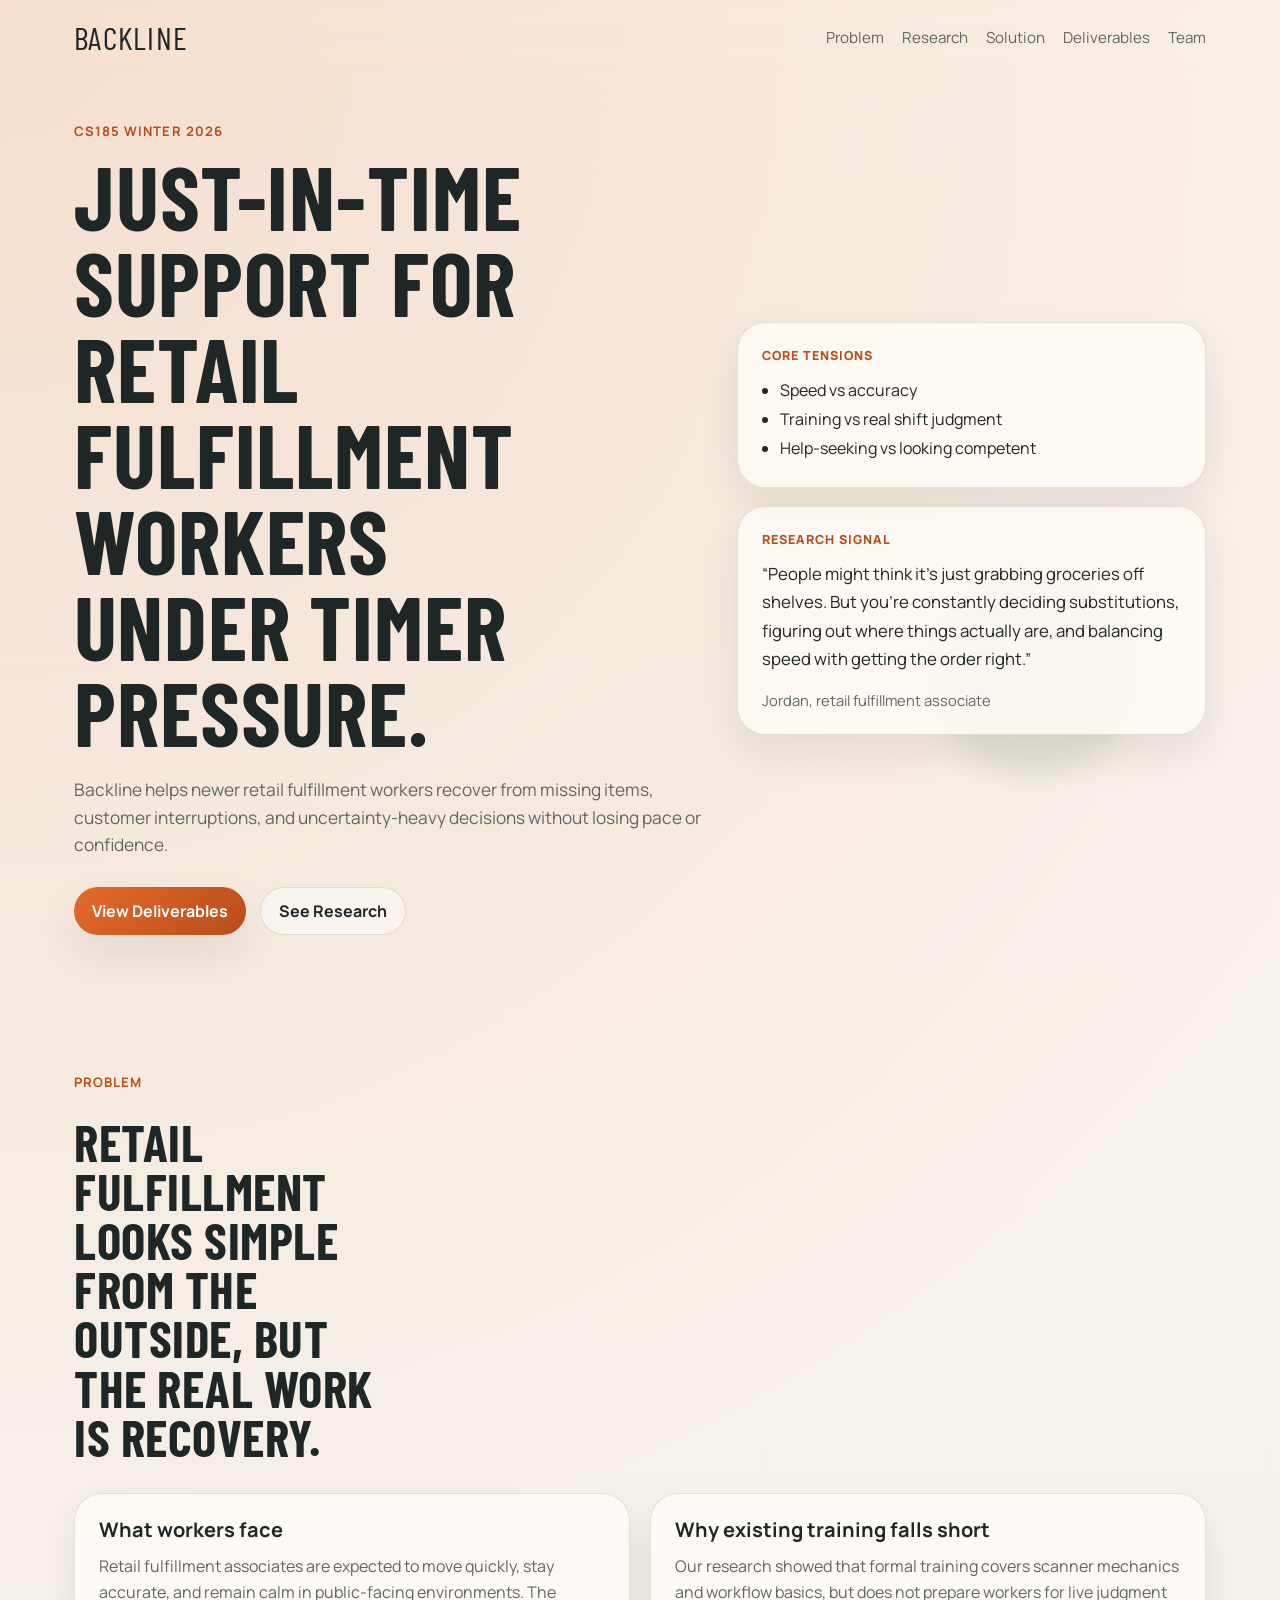
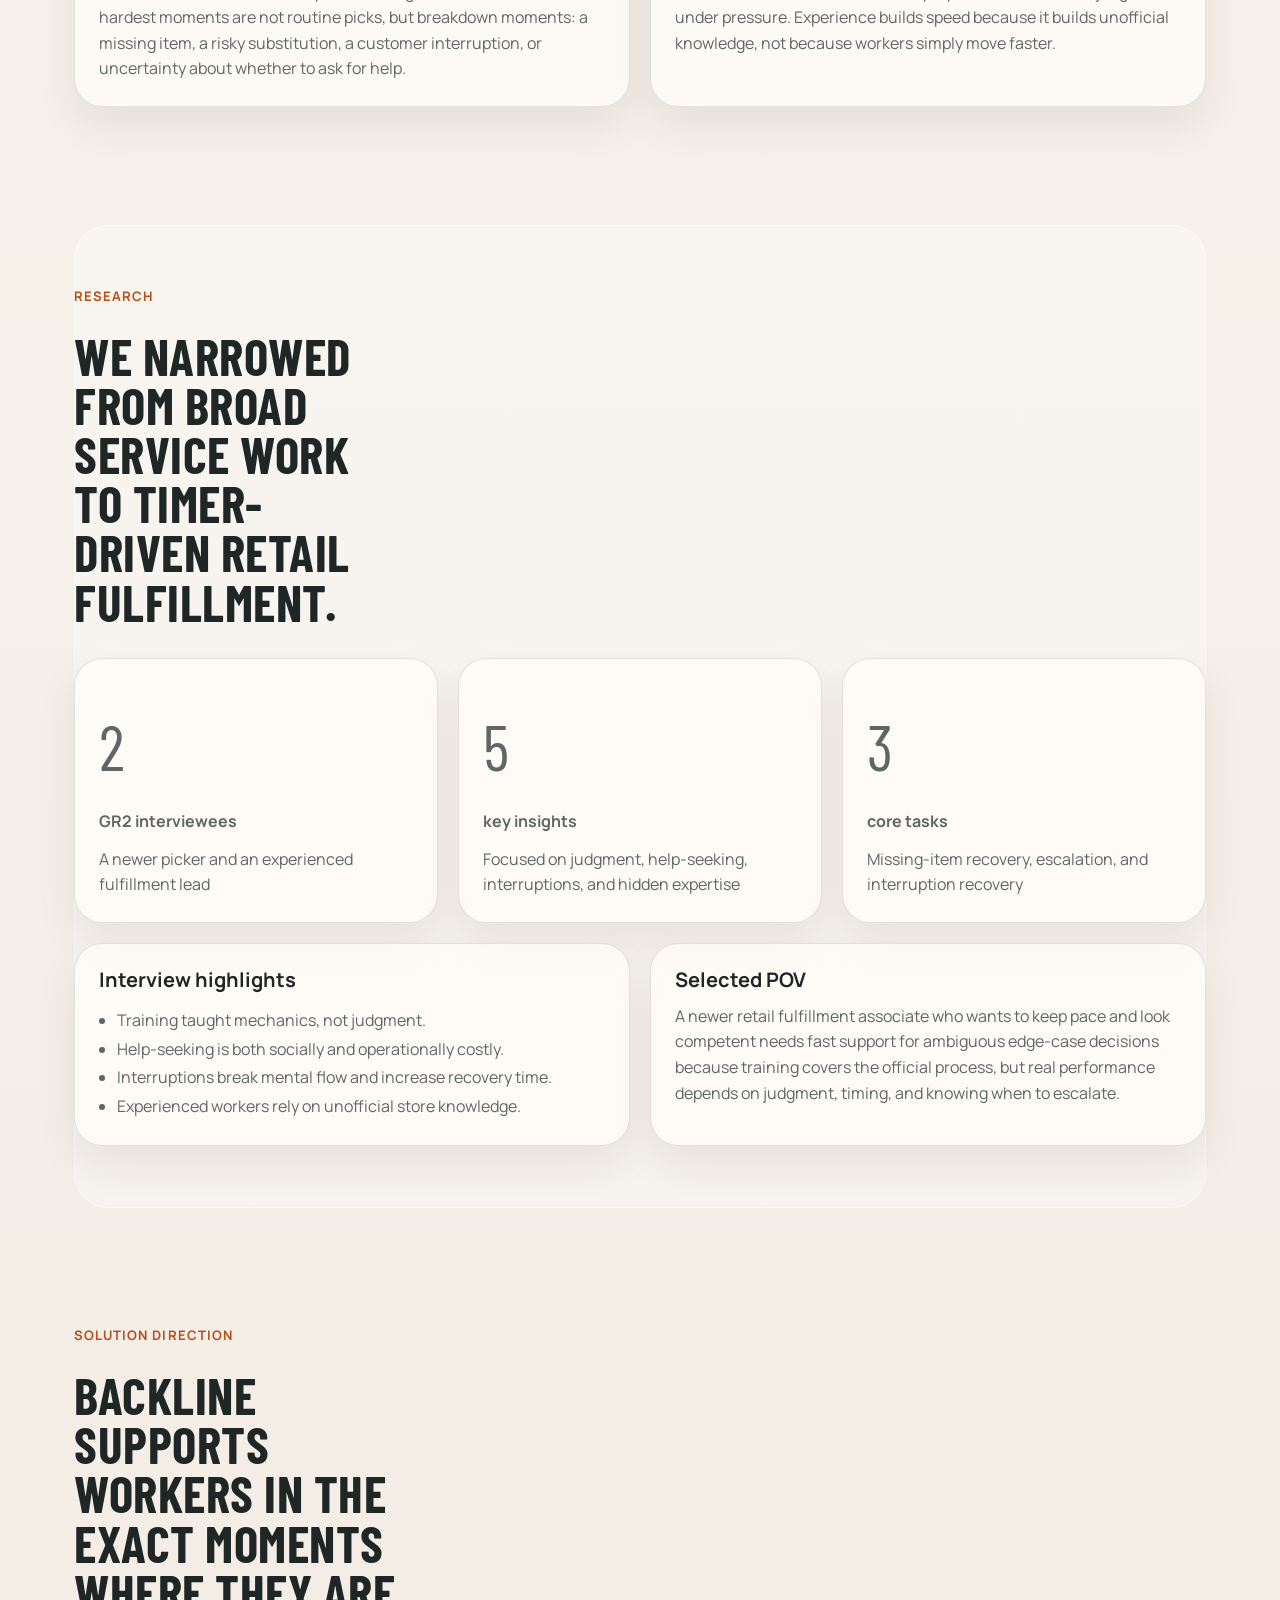
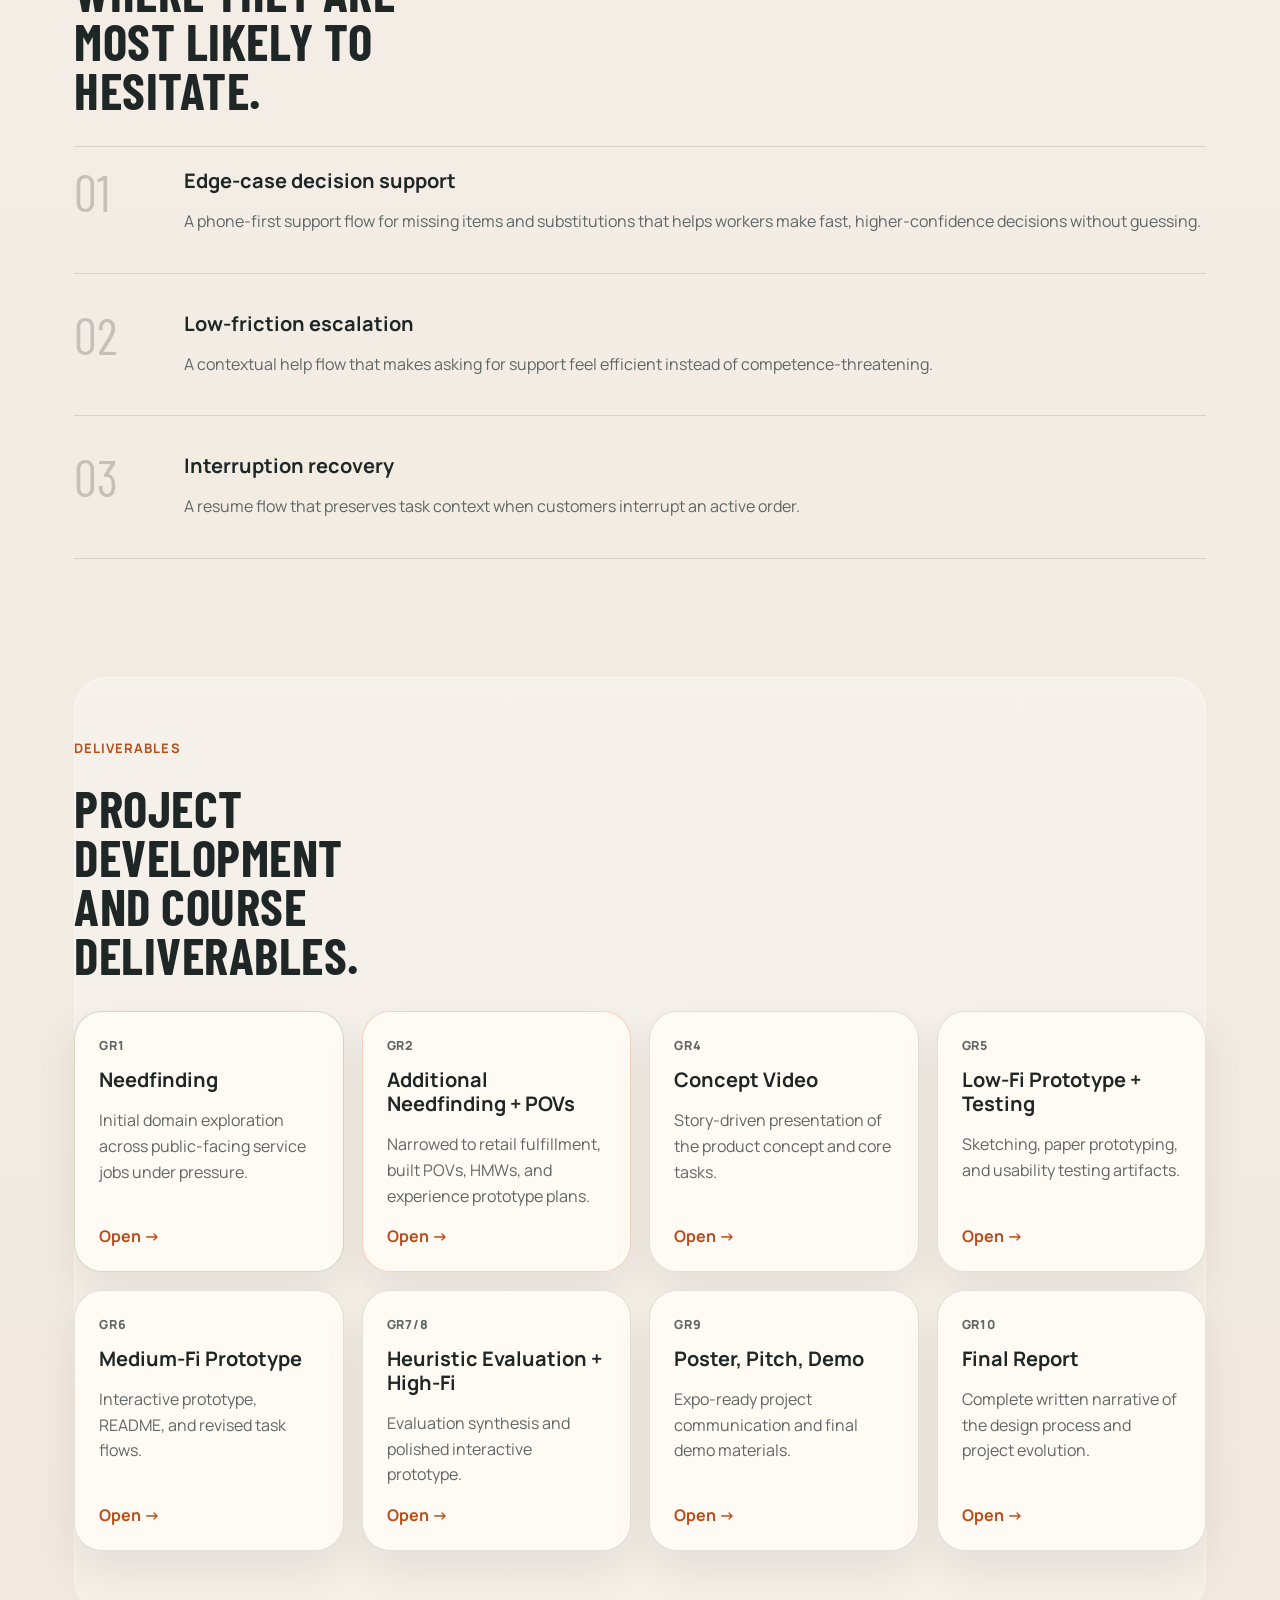
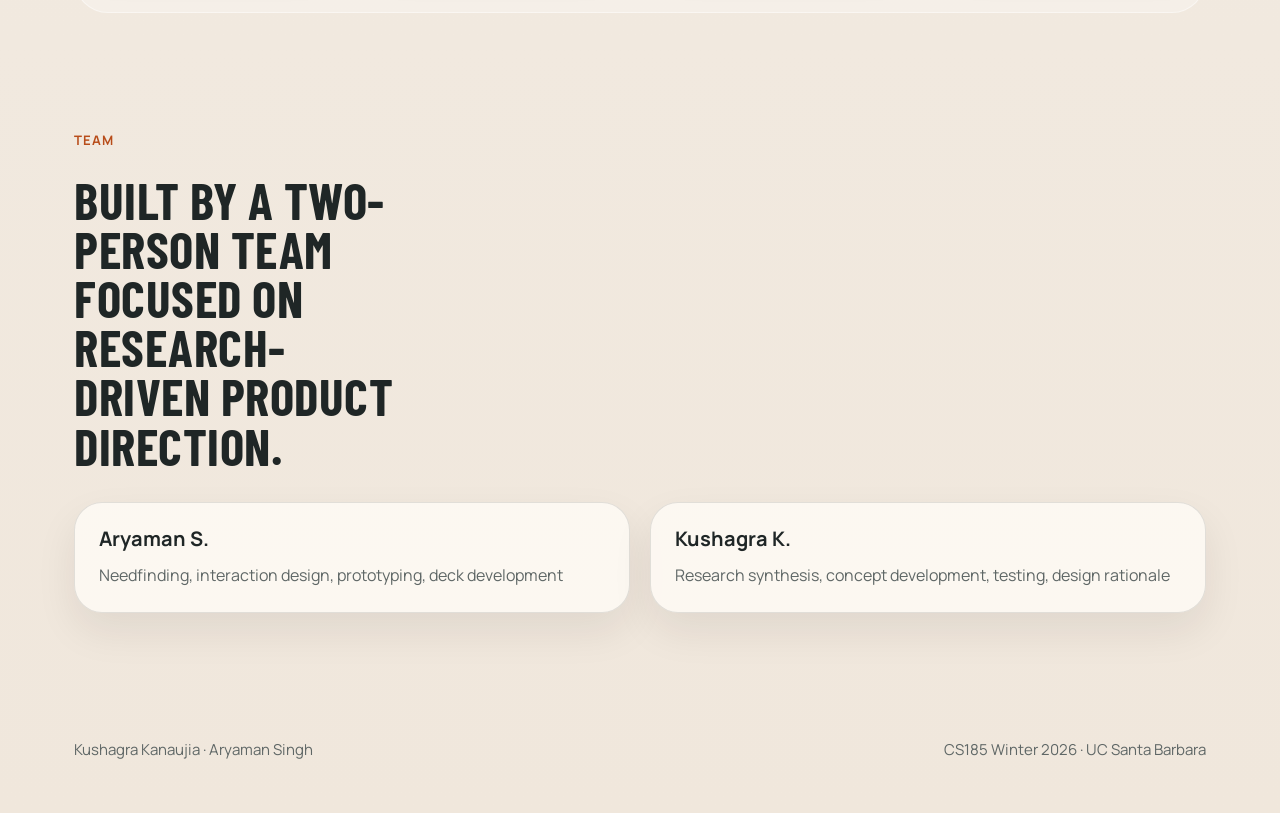
==== index.html @ 48af9e17 "Update needfinding slide link # Conflicts: #	index.html" ====
<!DOCTYPE html>
<html lang="en">
  <head>
    <meta charset="UTF-8" />
    <meta name="viewport" content="width=device-width, initial-scale=1.0" />
    <title>Backline | CS185</title>
    <meta
      name="description"
      content="Backline is a CS185 project exploring just-in-time support for retail fulfillment workers under timer pressure."
    />
    <link rel="preconnect" href="https://fonts.googleapis.com" />
    <link rel="preconnect" href="https://fonts.gstatic.com" crossorigin />
    <link
      href="https://fonts.googleapis.com/css2?family=Barlow+Condensed:wght@500;700&family=Manrope:wght@400;500;600;700&display=swap"
      rel="stylesheet"
    />
    <link rel="stylesheet" href="styles.css" />
  </head>
  <body>
    <header class="site-header">
      <a class="brand" href="#top">Backline</a>
      <nav class="site-nav" aria-label="Primary">
        <a href="#problem">Problem</a>
        <a href="#research">Research</a>
        <a href="#solution">Solution</a>
        <a href="#deliverables">Deliverables</a>
        <a href="#team">Team</a>
      </nav>
    </header>

    <main id="top">
      <section class="hero">
        <div class="hero-copy">
          <p class="eyebrow">CS185 Winter 2026</p>
          <h1>Just-in-time support for retail fulfillment workers under timer pressure.</h1>
          <p class="hero-text">
            Backline helps newer retail fulfillment workers recover from missing items,
            customer interruptions, and uncertainty-heavy decisions without losing pace or confidence.
          </p>
          <div class="hero-actions">
            <a class="button primary" href="#deliverables">View Deliverables</a>
            <a class="button secondary" href="#research">See Research</a>
          </div>
        </div>
        <div class="hero-panel">
          <div class="panel-card status-card">
            <p class="panel-label">Core Tensions</p>
            <ul>
              <li>Speed vs accuracy</li>
              <li>Training vs real shift judgment</li>
              <li>Help-seeking vs looking competent</li>
            </ul>
          </div>
          <div class="panel-card quote-card">
            <p class="panel-label">Research Signal</p>
            <p class="quote">
              “People might think it’s just grabbing groceries off shelves. But you’re constantly
              deciding substitutions, figuring out where things actually are, and balancing speed with getting the order right.”
            </p>
            <p class="quote-source">Jordan, retail fulfillment associate</p>
          </div>
        </div>
      </section>

      <section class="section" id="problem">
        <div class="section-heading">
          <p class="eyebrow">Problem</p>
          <h2>Retail fulfillment looks simple from the outside, but the real work is recovery.</h2>
        </div>
        <div class="grid two">
          <article class="card">
            <h3>What workers face</h3>
            <p>
              Retail fulfillment associates are expected to move quickly, stay accurate, and remain calm
              in public-facing environments. The hardest moments are not routine picks, but breakdown
              moments: a missing item, a risky substitution, a customer interruption, or uncertainty about
              whether to ask for help.
            </p>
          </article>
          <article class="card">
            <h3>Why existing training falls short</h3>
            <p>
              Our research showed that formal training covers scanner mechanics and workflow basics, but
              does not prepare workers for live judgment under pressure. Experience builds speed because it
              builds unofficial knowledge, not because workers simply move faster.
            </p>
          </article>
        </div>
      </section>

      <section class="section alt" id="research">
        <div class="section-heading">
          <p class="eyebrow">Research</p>
          <h2>We narrowed from broad service work to timer-driven retail fulfillment.</h2>
        </div>
        <div class="grid three">
          <article class="card stat-card">
            <p class="stat">2</p>
            <p class="stat-label">GR2 interviewees</p>
            <p class="stat-note">A newer picker and an experienced fulfillment lead</p>
          </article>
          <article class="card stat-card">
            <p class="stat">5</p>
            <p class="stat-label">key insights</p>
            <p class="stat-note">Focused on judgment, help-seeking, interruptions, and hidden expertise</p>
          </article>
          <article class="card stat-card">
            <p class="stat">3</p>
            <p class="stat-label">core tasks</p>
            <p class="stat-note">Missing-item recovery, escalation, and interruption recovery</p>
          </article>
        </div>
        <div class="grid two research-notes">
          <article class="card">
            <h3>Interview highlights</h3>
            <ul class="list">
              <li>Training taught mechanics, not judgment.</li>
              <li>Help-seeking is both socially and operationally costly.</li>
              <li>Interruptions break mental flow and increase recovery time.</li>
              <li>Experienced workers rely on unofficial store knowledge.</li>
            </ul>
          </article>
          <article class="card">
            <h3>Selected POV</h3>
            <p>
              A newer retail fulfillment associate who wants to keep pace and look competent needs fast
              support for ambiguous edge-case decisions because training covers the official process, but
              real performance depends on judgment, timing, and knowing when to escalate.
            </p>
          </article>
        </div>
      </section>

      <section class="section" id="solution">
        <div class="section-heading">
          <p class="eyebrow">Solution Direction</p>
          <h2>Backline supports workers in the exact moments where they are most likely to hesitate.</h2>
        </div>
        <div class="feature-stack">
          <article class="feature">
            <div class="feature-index">01</div>
            <div>
              <h3>Edge-case decision support</h3>
              <p>
                A phone-first support flow for missing items and substitutions that helps workers make
                fast, higher-confidence decisions without guessing.
              </p>
            </div>
          </article>
          <article class="feature">
            <div class="feature-index">02</div>
            <div>
              <h3>Low-friction escalation</h3>
              <p>
                A contextual help flow that makes asking for support feel efficient instead of
                competence-threatening.
              </p>
            </div>
          </article>
          <article class="feature">
            <div class="feature-index">03</div>
            <div>
              <h3>Interruption recovery</h3>
              <p>
                A resume flow that preserves task context when customers interrupt an active order.
              </p>
            </div>
          </article>
        </div>
      </section>

      <section class="section alt" id="deliverables">
        <div class="section-heading">
          <p class="eyebrow">Deliverables</p>
          <h2>Project development and course deliverables.</h2>
        </div>
        <div class="deliverables-grid">
          <article class="deliverable-card complete">
            <p class="deliverable-tag">GR1</p>
            <h3>Needfinding</h3>
            <p>Initial domain exploration across public-facing service jobs under pressure.</p>
            <a href="https://docs.google.com/presentation/d/1Gd65xkUYSD84A4P-Jb8bcPCHXQV6BJK1C9DJwvOjvNs/edit?slide=id.gc6f73a04f_0_0#slide=id.gc6f73a04f_0_0" target="_blank" rel="noreferrer">Open →</a>
          </article>
          <article class="deliverable-card in-progress">
            <p class="deliverable-tag">GR2</p>
            <h3>Additional Needfinding + POVs</h3>
            <p>Narrowed to retail fulfillment, built POVs, HMWs, and experience prototype plans.</p>
            <a href="#" target="_blank">Open →</a>
          </article>
          <article class="deliverable-card">
            <p class="deliverable-tag">GR4</p>
            <h3>Concept Video</h3>
            <p>Story-driven presentation of the product concept and core tasks.</p>
            <a href="#" target="_blank">Open →</a>
          </article>
          <article class="deliverable-card">
            <p class="deliverable-tag">GR5</p>
            <h3>Low-Fi Prototype + Testing</h3>
            <p>Sketching, paper prototyping, and usability testing artifacts.</p>
            <a href="#" target="_blank">Open →</a>
          </article>
          <article class="deliverable-card">
            <p class="deliverable-tag">GR6</p>
            <h3>Medium-Fi Prototype</h3>
            <p>Interactive prototype, README, and revised task flows.</p>
            <a href="#" target="_blank">Open →</a>
          </article>
          <article class="deliverable-card">
            <p class="deliverable-tag">GR7/8</p>
            <h3>Heuristic Evaluation + High-Fi</h3>
            <p>Evaluation synthesis and polished interactive prototype.</p>
            <a href="#" target="_blank">Open →</a>
          </article>
          <article class="deliverable-card">
            <p class="deliverable-tag">GR9</p>
            <h3>Poster, Pitch, Demo</h3>
            <p>Expo-ready project communication and final demo materials.</p>
            <a href="#" target="_blank">Open →</a>
          </article>
          <article class="deliverable-card">
            <p class="deliverable-tag">GR10</p>
            <h3>Final Report</h3>
            <p>Complete written narrative of the design process and project evolution.</p>
            <a href="#" target="_blank">Open →</a>
          </article>
        </div>
      </section>

      <section class="section" id="team">
        <div class="section-heading">
          <p class="eyebrow">Team</p>
          <h2>Built by a two-person team focused on research-driven product direction.</h2>
        </div>
        <div class="grid two">
          <article class="card">
            <h3>Aryaman S.</h3>
            <p>Needfinding, interaction design, prototyping, deck development</p>
          </article>
          <article class="card">
            <h3>Kushagra K.</h3>
            <p>Research synthesis, concept development, testing, design rationale</p>
          </article>
        </div>
      </section>
    </main>

    <footer class="site-footer">
      <p>Kushagra Kanaujia · Aryaman Singh</p>
      <p>CS185 Winter 2026 · UC Santa Barbara</p>
    </footer>

    <script src="script.js"></script>
  </body>
</html>
---- styles.css ----
:root {
  --bg: #f4efe8;
  --bg-alt: #ebe4db;
  --surface: rgba(255, 252, 247, 0.8);
  --surface-strong: #fffaf3;
  --text: #1f2626;
  --muted: #5f6766;
  --line: rgba(31, 38, 38, 0.12);
  --accent: #e36a2d;
  --accent-dark: #b84d1a;
  --success: #5f8f59;
  --shadow: 0 18px 40px rgba(35, 29, 24, 0.08);
  --radius-lg: 28px;
  --radius-md: 20px;
  --radius-sm: 12px;
  --max-width: 1180px;
}

* {
  box-sizing: border-box;
}

html {
  scroll-behavior: smooth;
}

body {
  margin: 0;
  font-family: "Manrope", sans-serif;
  color: var(--text);
  background:
    radial-gradient(circle at top left, rgba(227, 106, 45, 0.15), transparent 28%),
    linear-gradient(180deg, #f8f3eb 0%, var(--bg) 45%, #f0e7dc 100%);
}

a {
  color: inherit;
}

.site-header,
.hero,
.section,
.site-footer {
  padding-left: 24px;
  padding-right: 24px;
}

.site-header {
  position: sticky;
  top: 0;
  z-index: 20;
  display: flex;
  align-items: center;
  justify-content: space-between;
  max-width: var(--max-width);
  margin: 0 auto;
  padding-top: 18px;
  padding-bottom: 18px;
  backdrop-filter: blur(14px);
}

.brand,
.site-nav a,
.button {
  text-decoration: none;
}

.brand {
  font-family: "Barlow Condensed", sans-serif;
  font-size: 2rem;
  letter-spacing: 0.04em;
  text-transform: uppercase;
}

.site-nav {
  display: flex;
  gap: 18px;
  flex-wrap: wrap;
}

.site-nav a {
  color: var(--muted);
  font-size: 0.95rem;
}

.hero {
  max-width: var(--max-width);
  margin: 0 auto;
  min-height: calc(100vh - 84px);
  display: grid;
  grid-template-columns: minmax(0, 1.15fr) minmax(320px, 0.85fr);
  gap: 28px;
  align-items: center;
  padding-top: 48px;
  padding-bottom: 48px;
}

.eyebrow {
  margin: 0 0 12px;
  color: var(--accent-dark);
  font-weight: 700;
  letter-spacing: 0.08em;
  text-transform: uppercase;
  font-size: 0.82rem;
}

h1,
h2,
h3 {
  margin: 0;
}

h1,
h2 {
  font-family: "Barlow Condensed", sans-serif;
  line-height: 0.96;
  letter-spacing: 0.01em;
  text-transform: uppercase;
}

h1 {
  font-size: clamp(3.6rem, 7vw, 6.6rem);
  max-width: 12ch;
}

h2 {
  font-size: clamp(2.3rem, 4vw, 3.6rem);
  max-width: 14ch;
}

h3 {
  font-size: 1.25rem;
  line-height: 1.2;
}

.hero-text,
.card p,
.deliverable-card p,
.feature p,
.site-footer p {
  line-height: 1.6;
  color: var(--muted);
}

.hero-text {
  max-width: 58ch;
  margin: 22px 0 0;
  font-size: 1.08rem;
}

.hero-actions {
  display: flex;
  gap: 14px;
  flex-wrap: wrap;
  margin-top: 28px;
}

.button {
  display: inline-flex;
  align-items: center;
  justify-content: center;
  min-height: 48px;
  padding: 0 18px;
  border-radius: 999px;
  font-weight: 700;
}

.button.primary {
  color: #fff;
  background: linear-gradient(135deg, var(--accent), var(--accent-dark));
  box-shadow: var(--shadow);
}

.button.secondary {
  border: 1px solid var(--line);
  background: rgba(255, 255, 255, 0.48);
}

.hero-panel {
  position: relative;
  display: grid;
  gap: 18px;
}

.hero-panel::before {
  content: "";
  position: absolute;
  inset: auto 14% -10% auto;
  width: 210px;
  height: 210px;
  border-radius: 50%;
  background: rgba(95, 143, 89, 0.12);
  filter: blur(12px);
}

.panel-card,
.card,
.deliverable-card {
  position: relative;
  border: 1px solid var(--line);
  background: var(--surface);
  border-radius: var(--radius-lg);
  box-shadow: var(--shadow);
}

.panel-card {
  padding: 24px;
}

.panel-label,
.deliverable-tag {
  margin: 0 0 12px;
  font-size: 0.78rem;
  font-weight: 800;
  letter-spacing: 0.08em;
  text-transform: uppercase;
  color: var(--accent-dark);
}

.status-card ul {
  margin: 0;
  padding-left: 18px;
  color: var(--text);
  line-height: 1.8;
}

.quote {
  margin: 0;
  font-size: 1.05rem;
  line-height: 1.7;
  color: var(--text);
}

.quote-source {
  margin: 16px 0 0;
  color: var(--muted);
  font-size: 0.92rem;
}

.section {
  max-width: var(--max-width);
  margin: 0 auto;
  padding-top: 90px;
  padding-bottom: 90px;
}

.section.alt {
  position: relative;
}

.section.alt::before {
  content: "";
  position: absolute;
  inset: 28px 24px;
  border-radius: 34px;
  background: rgba(255, 255, 255, 0.28);
  border: 1px solid rgba(255, 255, 255, 0.45);
  z-index: -1;
}

.section-heading {
  display: grid;
  gap: 14px;
  margin-bottom: 32px;
}

.grid {
  display: grid;
  gap: 20px;
}

.grid.two {
  grid-template-columns: repeat(2, minmax(0, 1fr));
}

.grid.three {
  grid-template-columns: repeat(3, minmax(0, 1fr));
}

.card,
.deliverable-card {
  padding: 24px;
}

.card p {
  margin: 12px 0 0;
}

.stat-card {
  overflow: hidden;
}

.stat {
  margin: 0;
  font-family: "Barlow Condensed", sans-serif;
  font-size: 4rem;
  line-height: 0.9;
  color: var(--accent-dark);
}

.stat-label {
  margin: 10px 0 0;
  color: var(--text);
  font-weight: 700;
}

.stat-note {
  margin-top: 8px;
}

.research-notes {
  margin-top: 20px;
}

.list {
  margin: 14px 0 0;
  padding-left: 18px;
  color: var(--muted);
  line-height: 1.8;
}

.feature-stack {
  display: grid;
  gap: 16px;
}

.feature {
  display: grid;
  grid-template-columns: 92px minmax(0, 1fr);
  gap: 18px;
  padding: 22px 0;
  border-bottom: 1px solid var(--line);
}

.feature:first-child {
  border-top: 1px solid var(--line);
}

.feature-index {
  font-family: "Barlow Condensed", sans-serif;
  font-size: 3.2rem;
  line-height: 0.9;
  color: rgba(31, 38, 38, 0.22);
}

.deliverables-grid {
  display: grid;
  grid-template-columns: repeat(4, minmax(0, 1fr));
  gap: 18px;
}

.deliverable-card {
  display: flex;
  flex-direction: column;
  min-height: 220px;
  background: var(--surface-strong);
}

.deliverable-card.complete {
  border-color: rgba(95, 143, 89, 0.3);
}

.deliverable-card.in-progress {
  border-color: rgba(227, 106, 45, 0.28);
}

.deliverable-card a {
  margin-top: auto;
  color: var(--accent-dark);
  font-weight: 700;
  text-decoration: none;
  transition: opacity 0.2s ease;
}

.deliverable-card a:hover {
  opacity: 0.6;
}

/* Interactive features */

/* Scroll reveal animations */
.deliverable-card,
.card,
.feature,
.panel-card {
  opacity: 0;
  transform: translateY(30px);
  transition: opacity 0.6s ease, transform 0.6s ease;
}

.fade-in-up {
  opacity: 1 !important;
  transform: translateY(0) !important;
}

/* Active navigation */
.site-nav a.active {
  color: var(--accent-dark);
  position: relative;
}

.site-nav a.active::after {
  content: '';
  position: absolute;
  bottom: -4px;
  left: 0;
  right: 0;
  height: 2px;
  background: var(--accent-dark);
}

.site-nav a {
  transition: color 0.2s ease;
  position: relative;
}

/* Header scroll effect */
.site-header {
  transition: background-color 0.3s ease, backdrop-filter 0.3s ease;
}

.site-header.scrolled {
  background-color: rgba(244, 239, 232, 0.95);
  box-shadow: 0 2px 12px rgba(35, 29, 24, 0.08);
}

/* Card hover effects */
.deliverable-card {
  transition: transform 0.3s ease, box-shadow 0.3s ease, opacity 0.6s ease;
  cursor: pointer;
  position: relative;
  overflow: hidden;
}

.deliverable-card:hover {
  transform: translateY(-8px);
  box-shadow: 0 24px 48px rgba(35, 29, 24, 0.15);
}

/* Card click expand effect */
.deliverable-card.expanded {
  transform: scale(1.02);
  z-index: 10;
  box-shadow: 0 32px 64px rgba(35, 29, 24, 0.2);
}

/* Ripple effect */
.ripple {
  position: absolute;
  border-radius: 50%;
  background: rgba(227, 106, 45, 0.3);
  pointer-events: none;
  transform: scale(0);
  animation: ripple-animation 0.6s ease-out;
}

@keyframes ripple-animation {
  to {
    transform: scale(2);
    opacity: 0;
  }
}

/* Card and feature base styles */
.card,
.feature {
  transition: transform 0.3s ease, opacity 0.6s ease;
}

.card:hover {
  transform: translateY(-4px);
}

/* Panel card hover */
.panel-card {
  transition: transform 0.3s ease, box-shadow 0.3s ease, opacity 0.6s ease;
}

.panel-card:hover {
  transform: translateY(-4px);
  box-shadow: 0 24px 48px rgba(35, 29, 24, 0.12);
}

/* Button effects */
.button {
  transition: transform 0.2s ease, box-shadow 0.2s ease;
}

.button:hover {
  transform: translateY(-2px);
}

.button.primary:hover {
  box-shadow: 0 24px 48px rgba(227, 106, 45, 0.3);
}

.button.secondary:hover {
  background: rgba(255, 255, 255, 0.7);
}

/* Loading state for links */
a.loading {
  opacity: 0.5;
  pointer-events: none;
}

.site-footer {
  max-width: var(--max-width);
  margin: 0 auto;
  padding-top: 20px;
  padding-bottom: 36px;
  display: flex;
  justify-content: space-between;
  gap: 18px;
  color: var(--muted);
  font-size: 0.94rem;
}

@media (max-width: 980px) {
  .hero {
    grid-template-columns: 1fr;
    min-height: auto;
  }

  .grid.two,
  .grid.three,
  .deliverables-grid {
    grid-template-columns: 1fr;
  }

  .feature {
    grid-template-columns: 1fr;
  }

  .site-footer {
    flex-direction: column;
  }
}

@media (max-width: 720px) {
  .site-header {
    padding-top: 14px;
    padding-bottom: 14px;
  }

  .site-nav {
    justify-content: flex-end;
    gap: 12px;
  }

  .section,
  .hero {
    padding-top: 68px;
    padding-bottom: 68px;
  }

  h1 {
    font-size: clamp(3rem, 14vw, 4.6rem);
  }

  h2 {
    font-size: clamp(2rem, 10vw, 3rem);
  }
}
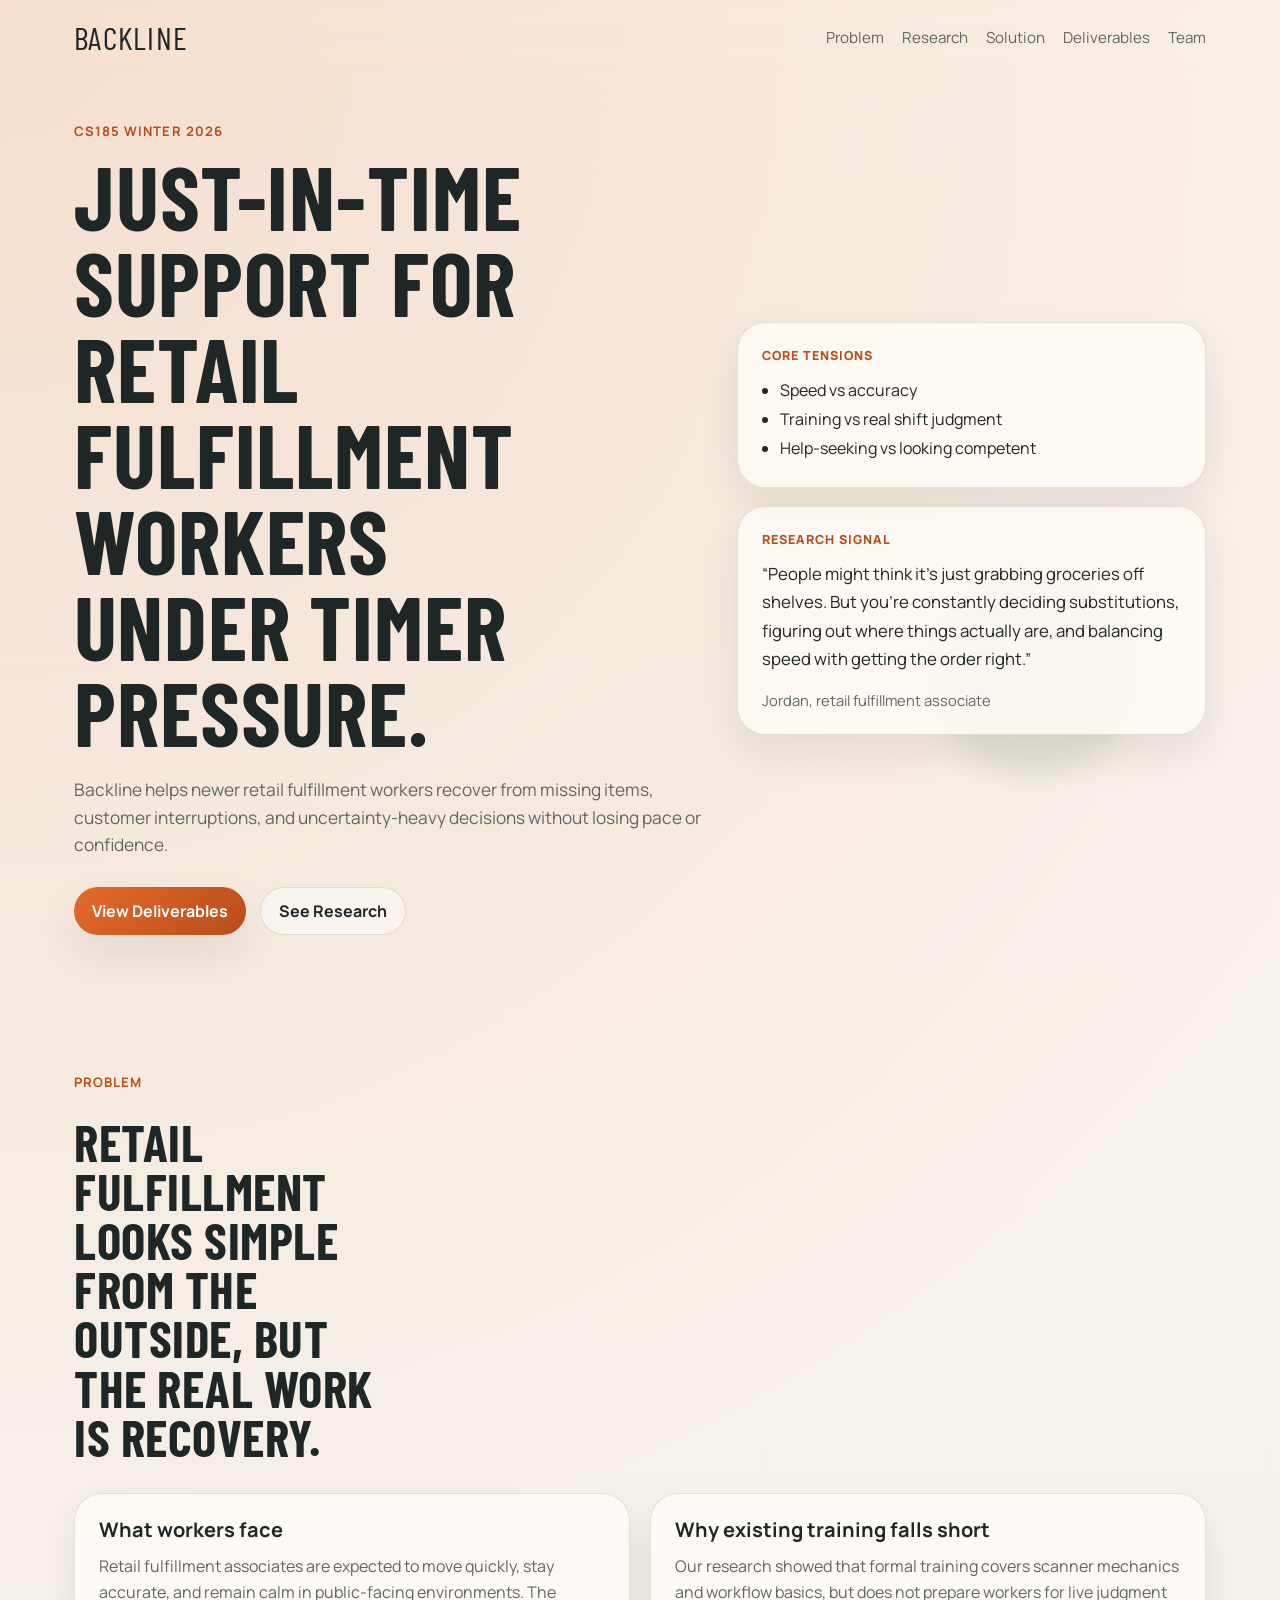
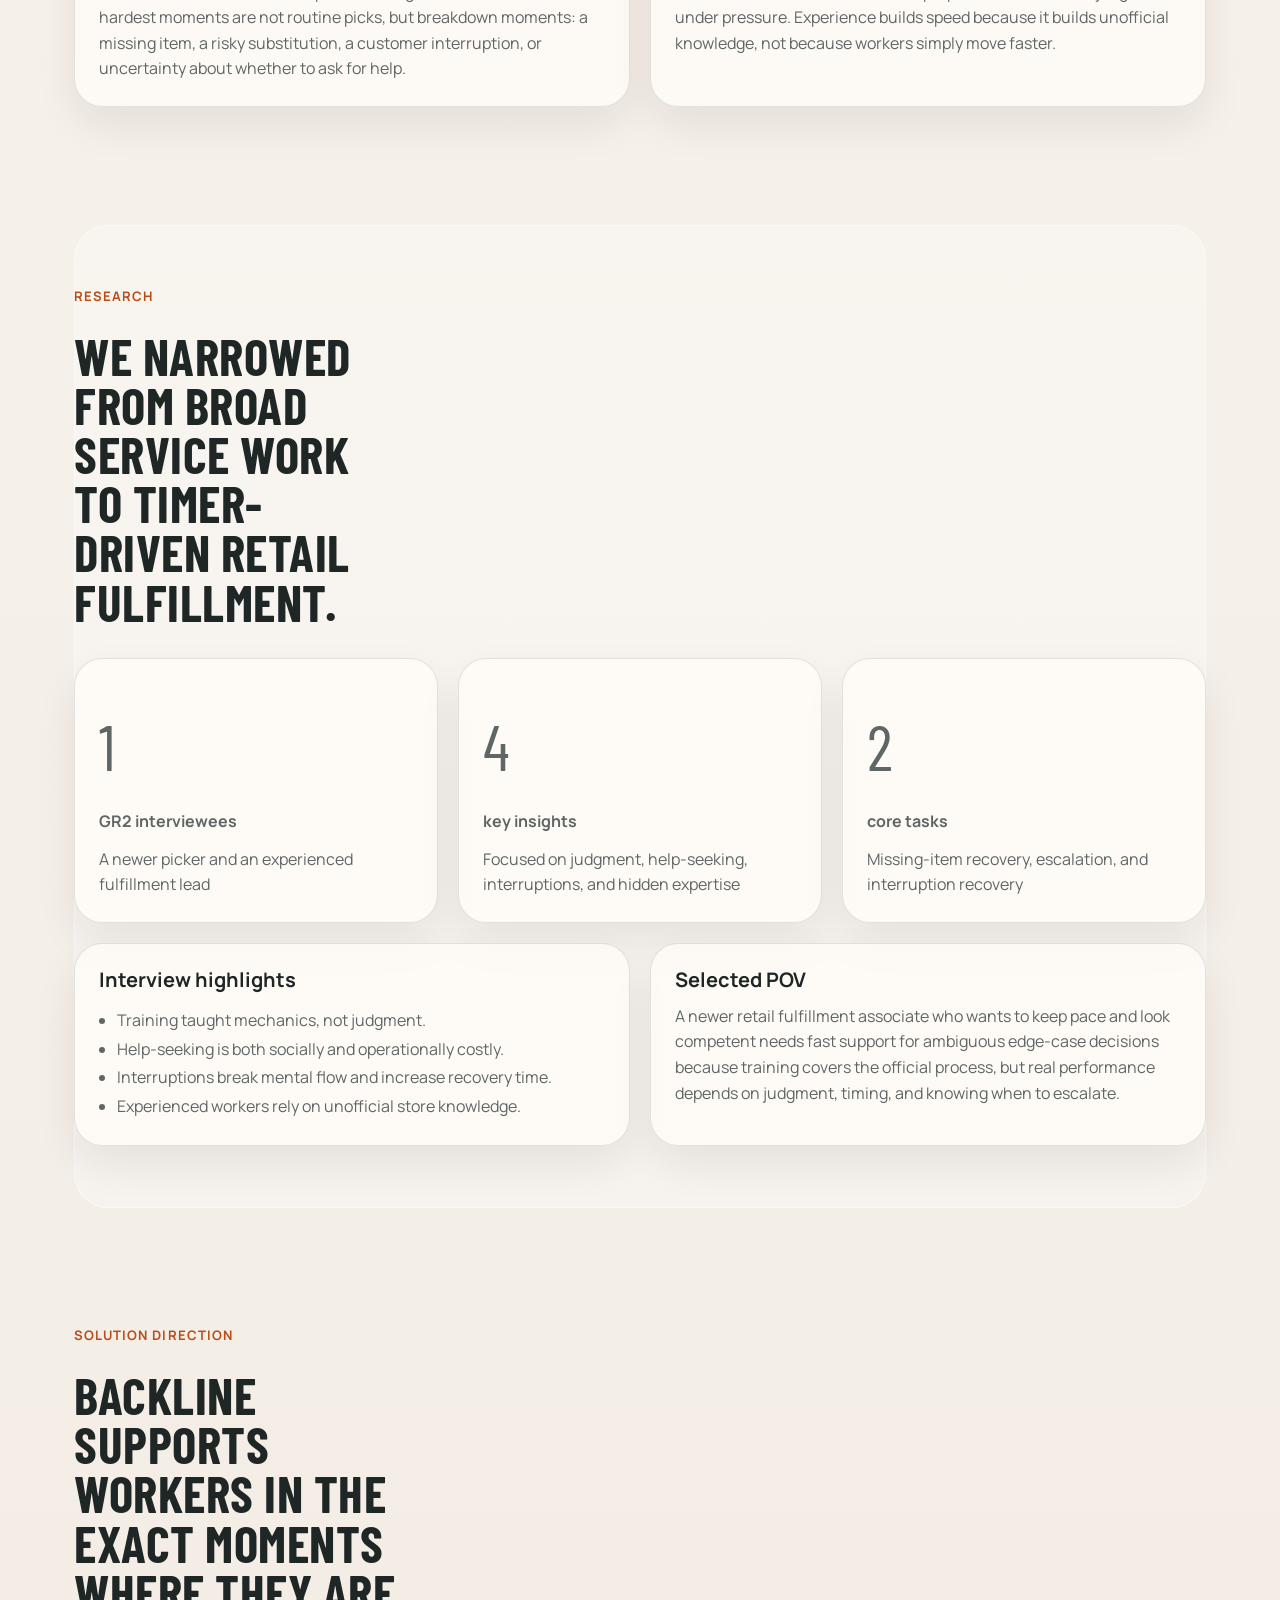
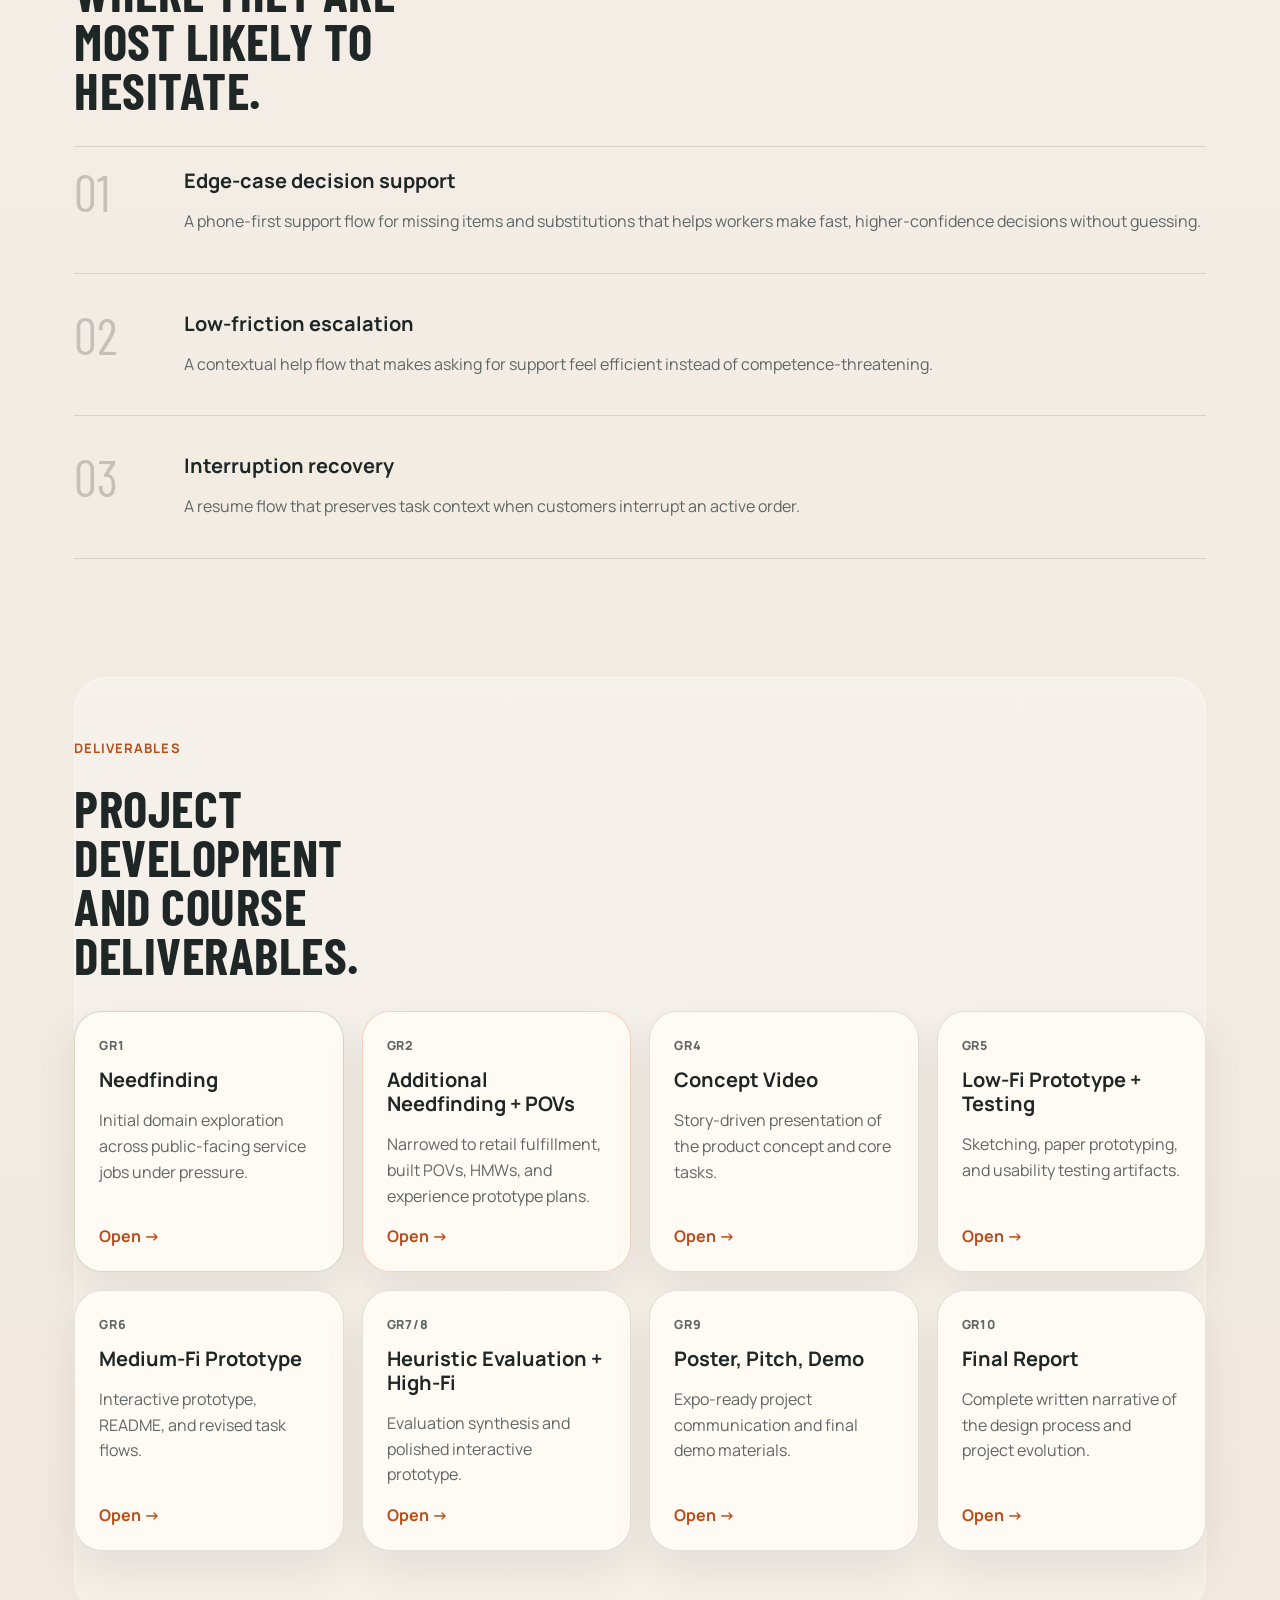
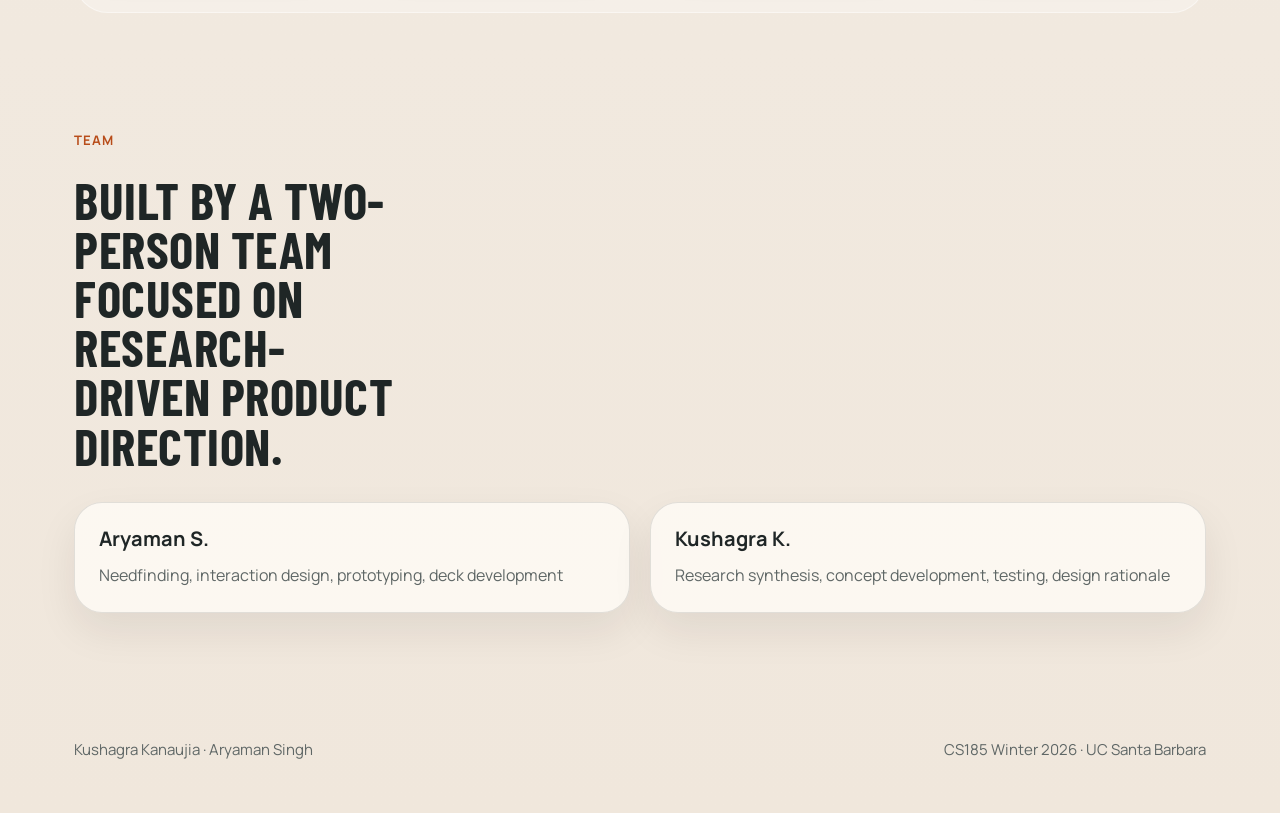
==== commit e61601dc: "Publish prototype and link high-fi card" ====
--- a/index.html
+++ b/index.html
@@ -185,7 +185,7 @@
             <p class="deliverable-tag">GR2</p>
             <h3>Additional Needfinding + POVs</h3>
             <p>Narrowed to retail fulfillment, built POVs, HMWs, and experience prototype plans.</p>
-            <a href="#" target="_blank">Open →</a>
+            <a href="https://docs.google.com/presentation/d/1lz0k4fJXg-AYUaVDBvyMUaZIboHl60ILNaVhHuQqBe8/edit?slide=id.g3cf6d21f4dc_0_0#slide=id.g3cf6d21f4dc_0_0" target="_blank" rel="noreferrer">Open →</a>
           </article>
           <article class="deliverable-card">
             <p class="deliverable-tag">GR4</p>
@@ -209,7 +209,7 @@
             <p class="deliverable-tag">GR7/8</p>
             <h3>Heuristic Evaluation + High-Fi</h3>
             <p>Evaluation synthesis and polished interactive prototype.</p>
-            <a href="#" target="_blank">Open →</a>
+            <a href="prototype/" target="_blank" rel="noreferrer">Open →</a>
           </article>
           <article class="deliverable-card">
             <p class="deliverable-tag">GR9</p>
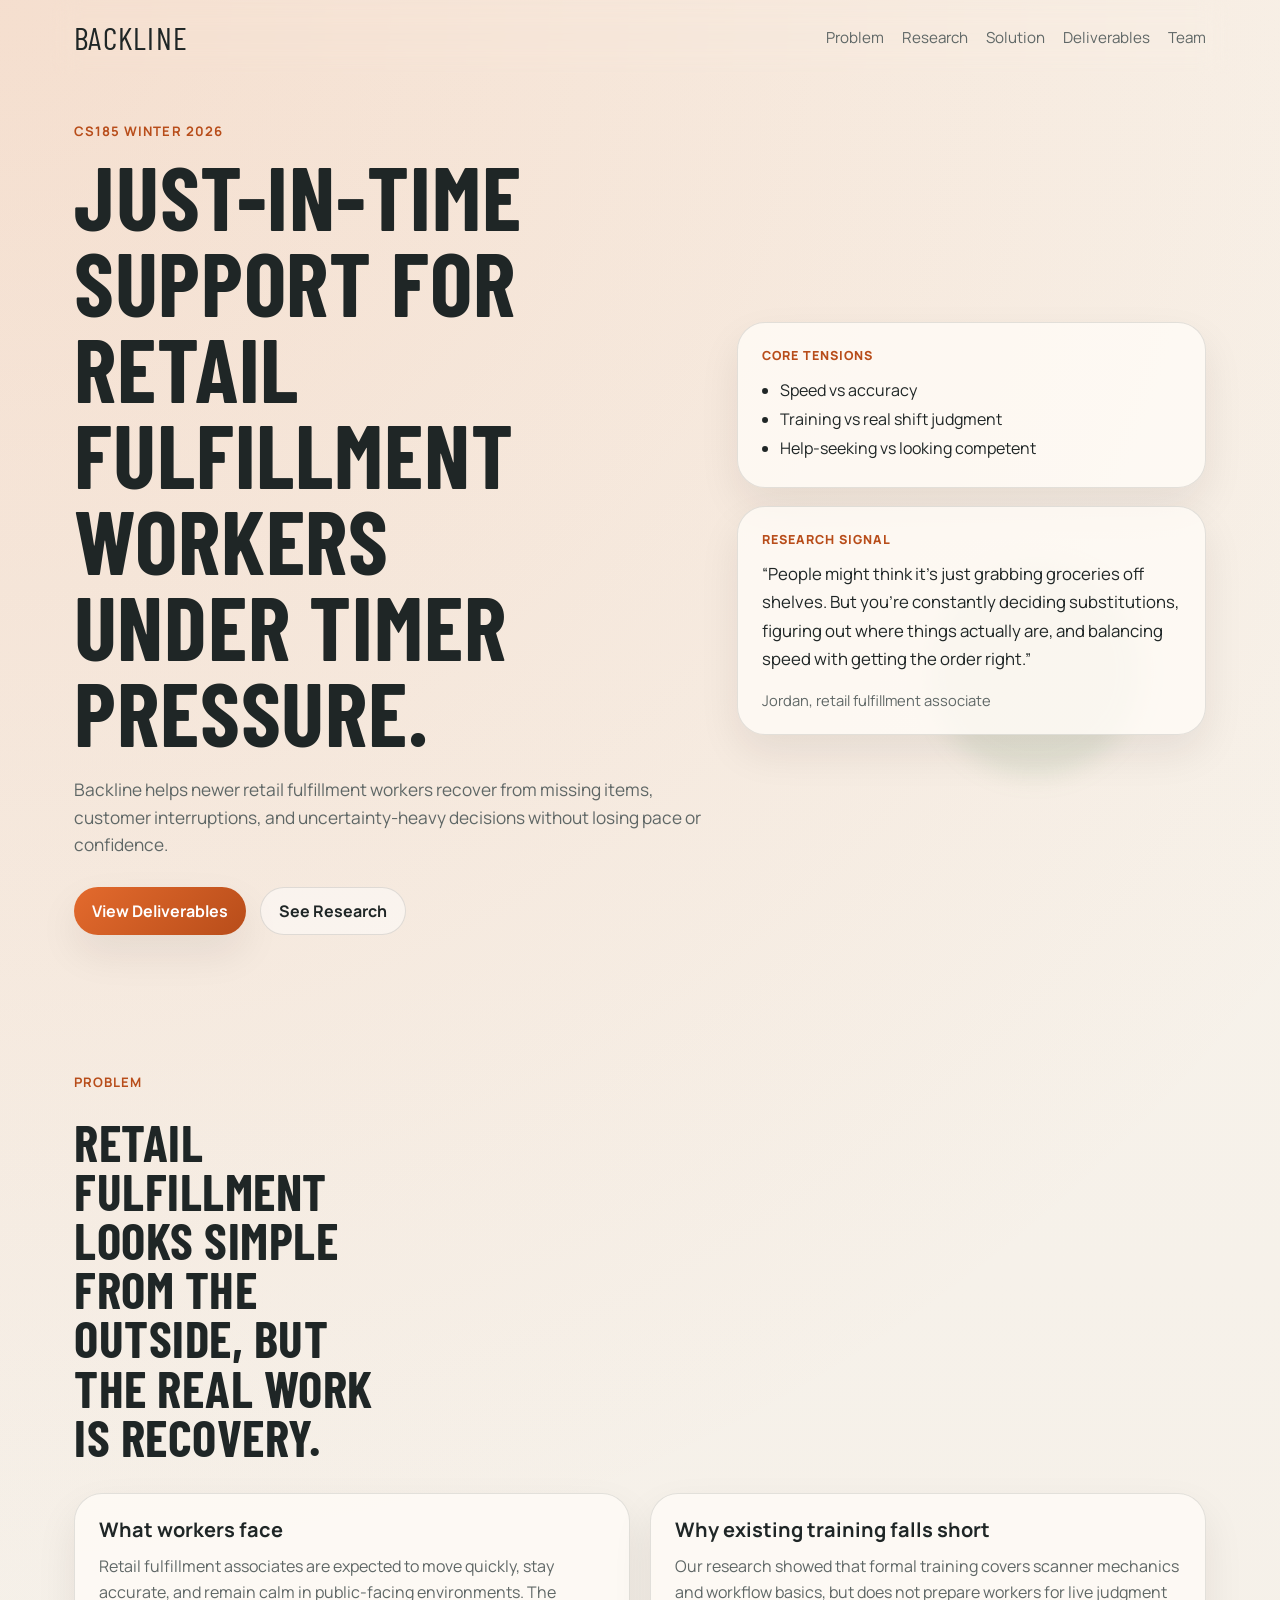
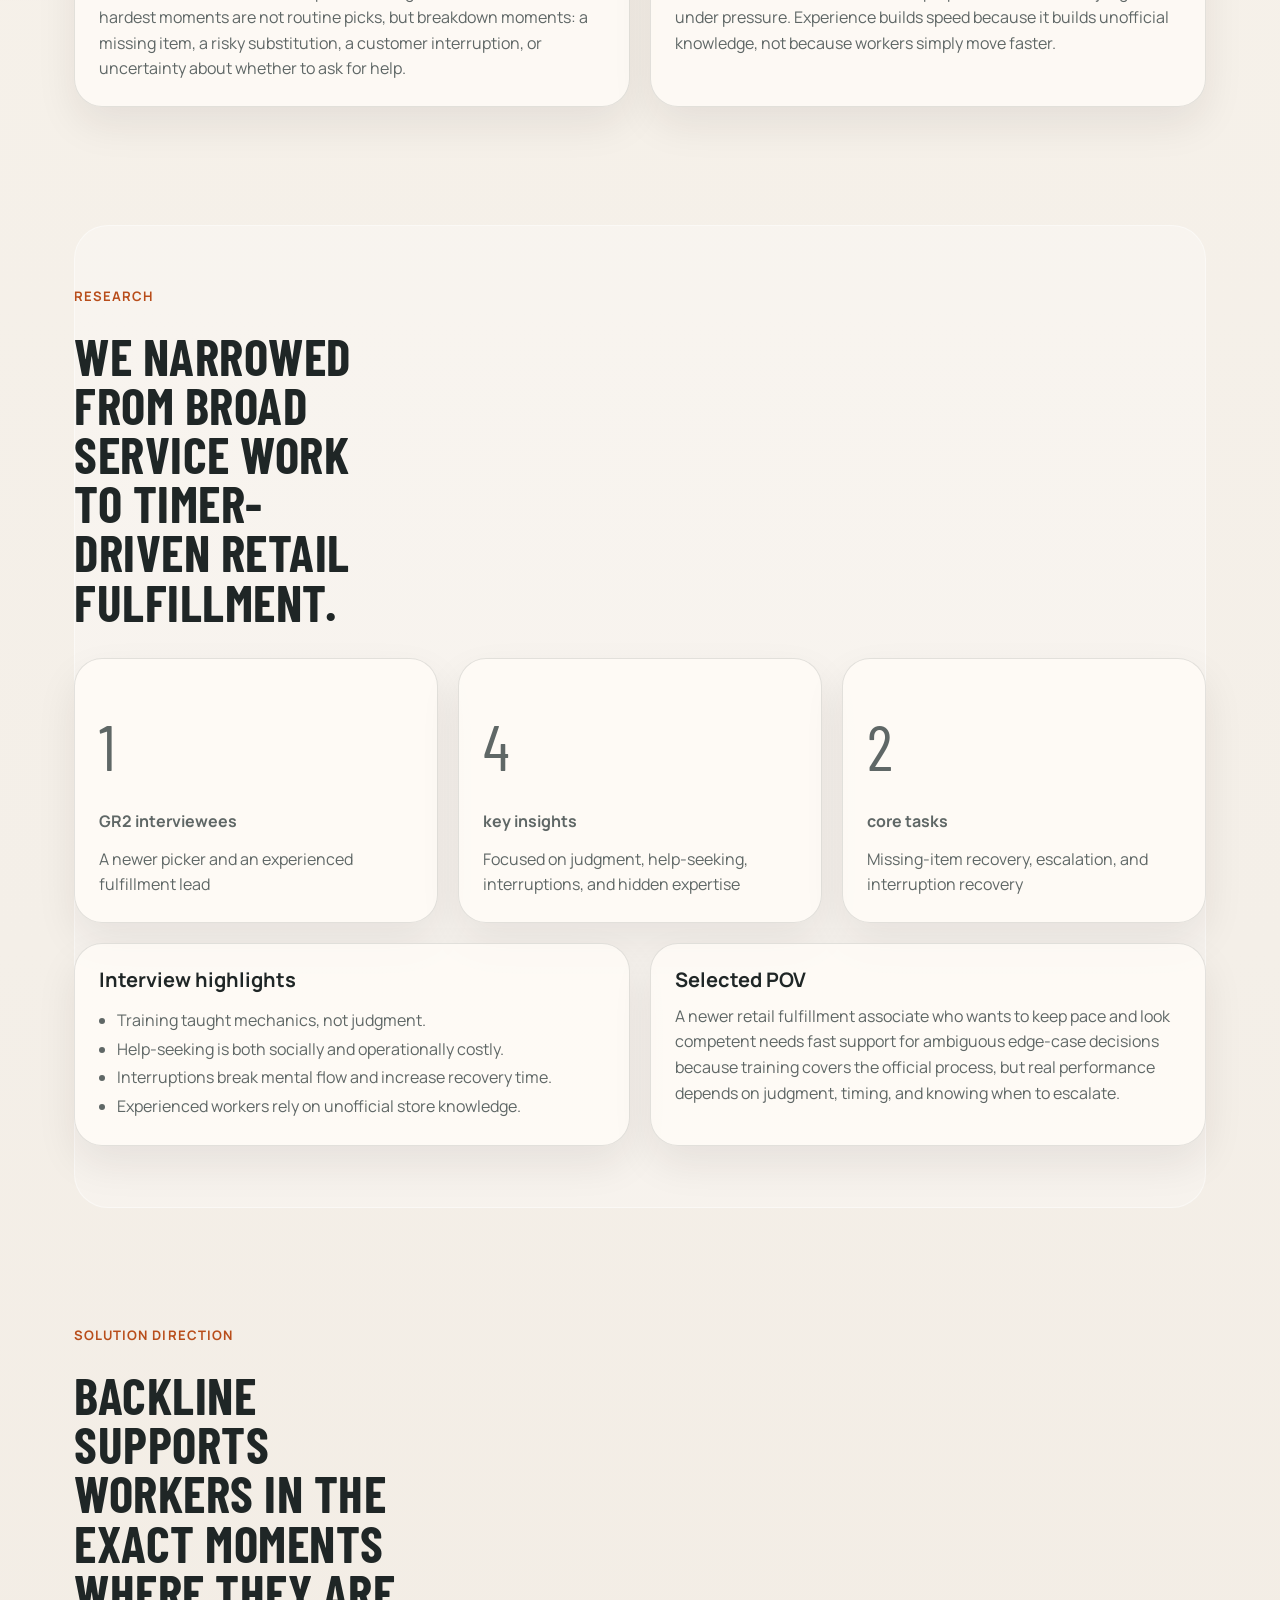
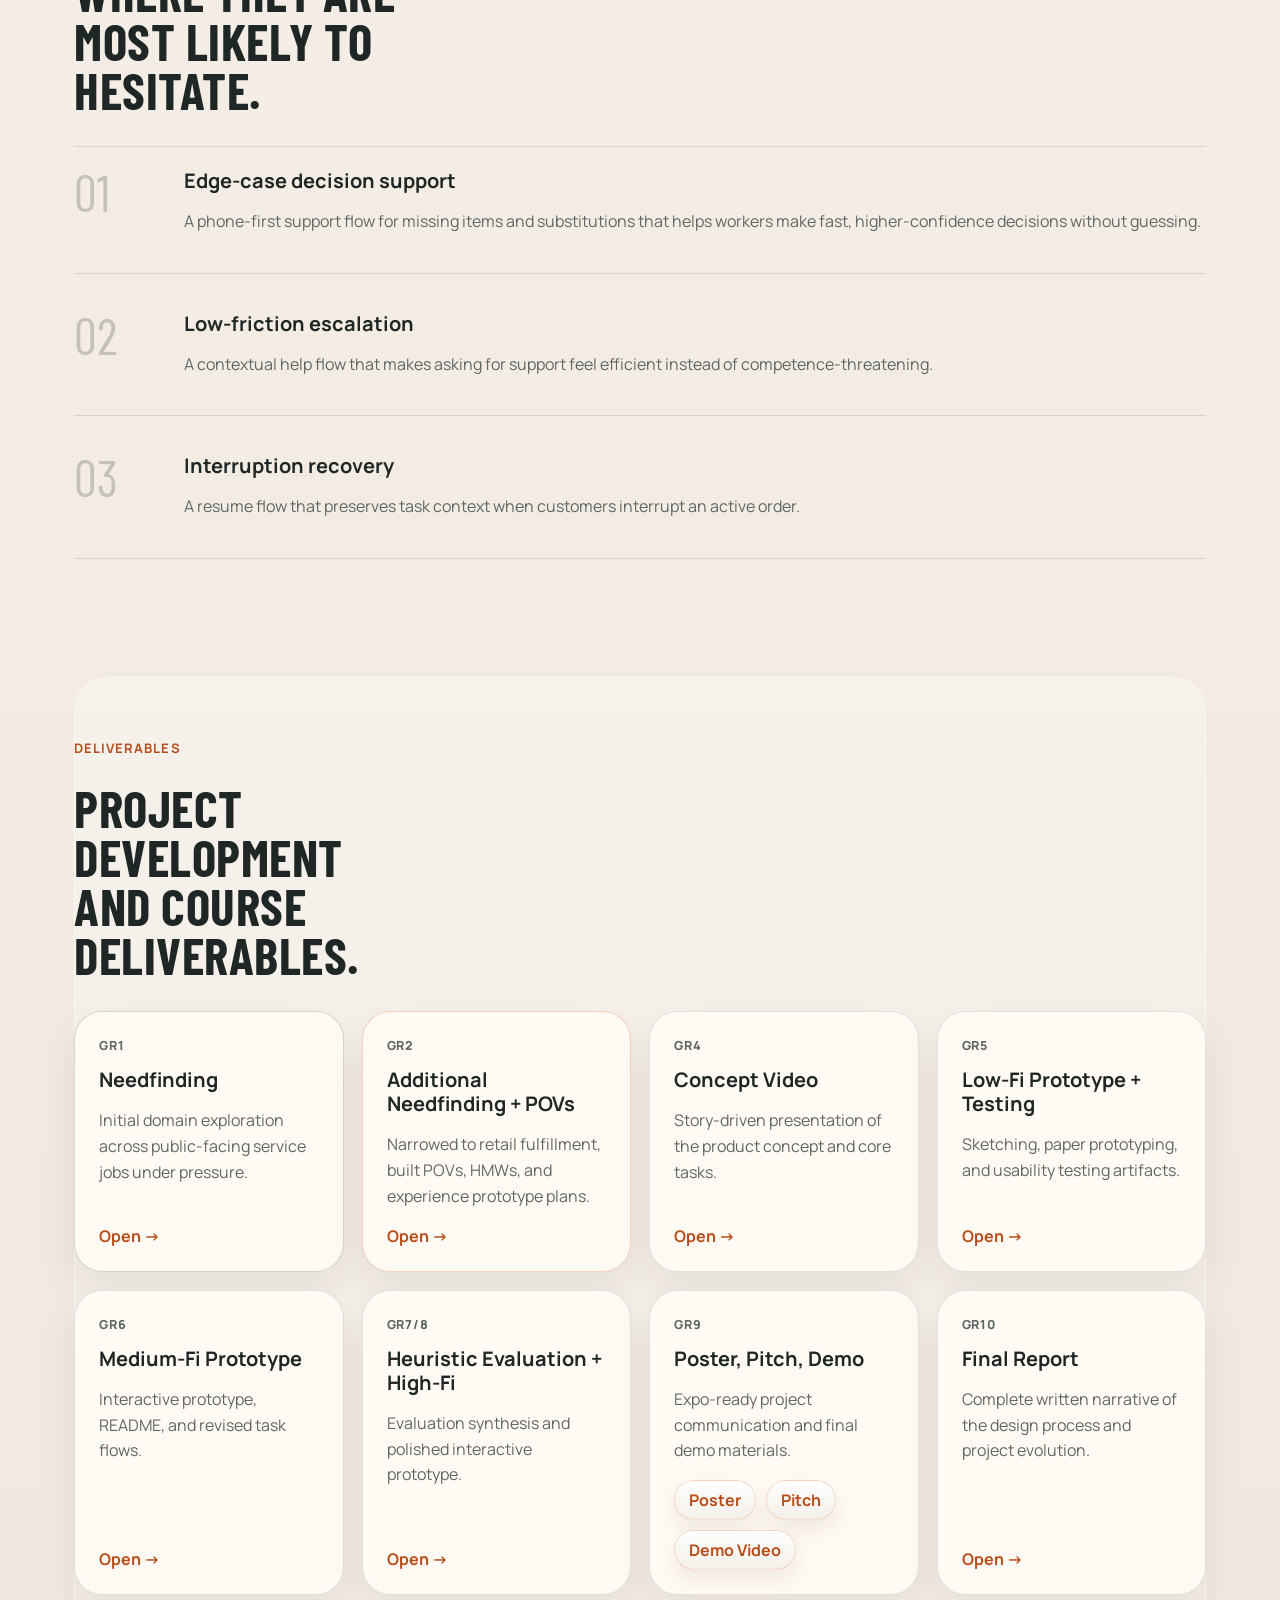
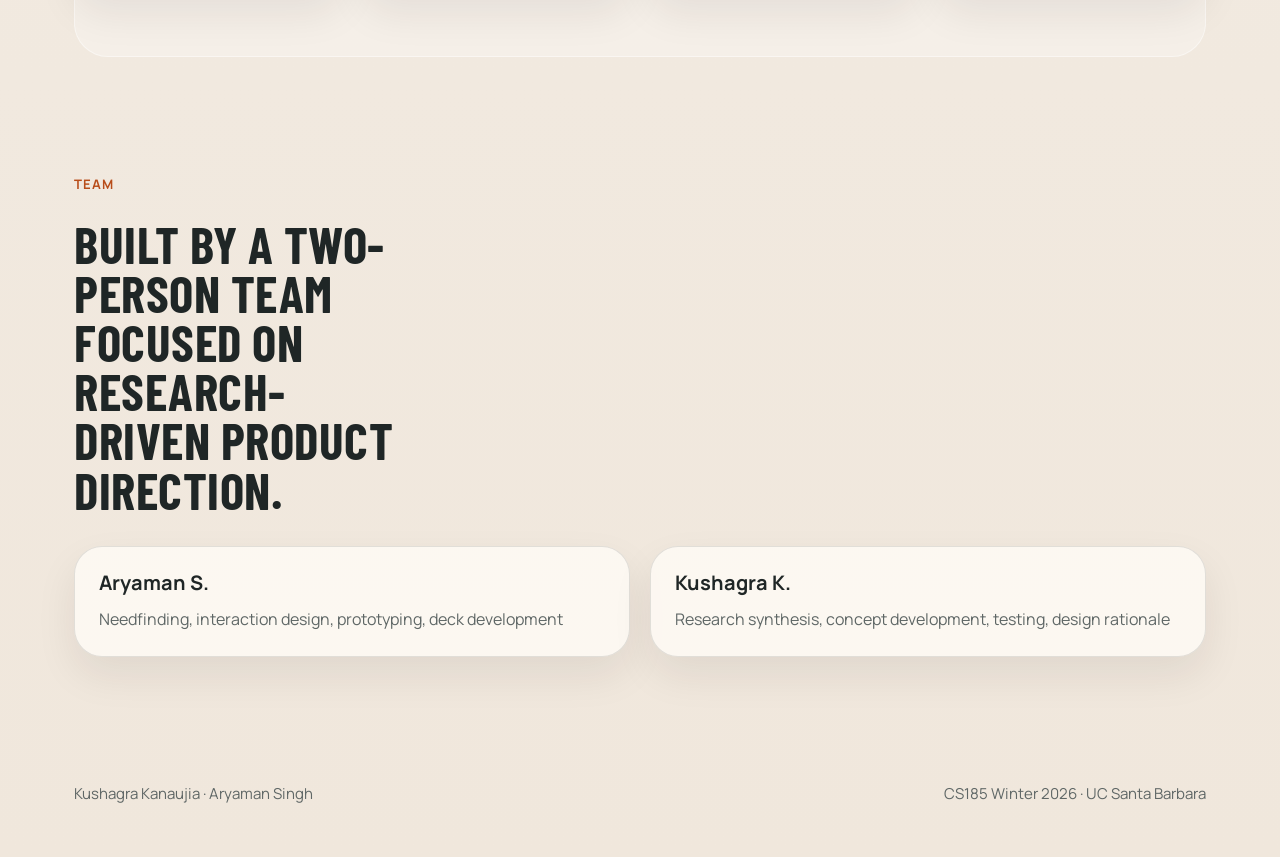
==== commit 0910e20b: "Publish GR9 assets and add card links" ====
--- a/index.html
+++ b/index.html
@@ -215,7 +215,11 @@
             <p class="deliverable-tag">GR9</p>
             <h3>Poster, Pitch, Demo</h3>
             <p>Expo-ready project communication and final demo materials.</p>
-            <a href="#" target="_blank">Open →</a>
+            <div class="deliverable-links">
+              <a href="gr9/poster.html" target="_blank" rel="noreferrer">Poster</a>
+              <a href="gr9/pitch.html" target="_blank" rel="noreferrer">Pitch</a>
+              <a href="gr9/demo-video.mov" target="_blank" rel="noreferrer">Demo Video</a>
+            </div>
           </article>
           <article class="deliverable-card">
             <p class="deliverable-tag">GR10</p>
--- a/styles.css
+++ b/styles.css
@@ -376,6 +376,32 @@
   opacity: 0.6;
 }
 
+.deliverable-links {
+  margin-top: auto;
+  display: flex;
+  flex-wrap: wrap;
+  gap: 10px;
+}
+
+.deliverable-links a {
+  margin-top: 0;
+  display: inline-flex;
+  align-items: center;
+  justify-content: center;
+  min-height: 40px;
+  padding: 0 14px;
+  border-radius: 999px;
+  border: 1px solid rgba(227, 106, 45, 0.22);
+  background: linear-gradient(180deg, rgba(255, 255, 255, 0.92), rgba(244, 239, 232, 0.96));
+  box-shadow: 0 10px 22px rgba(35, 29, 24, 0.08);
+}
+
+.deliverable-links a:hover {
+  opacity: 1;
+  transform: translateY(-1px);
+  box-shadow: 0 14px 28px rgba(35, 29, 24, 0.12);
+}
+
 /* Interactive features */
 
 /* Scroll reveal animations */
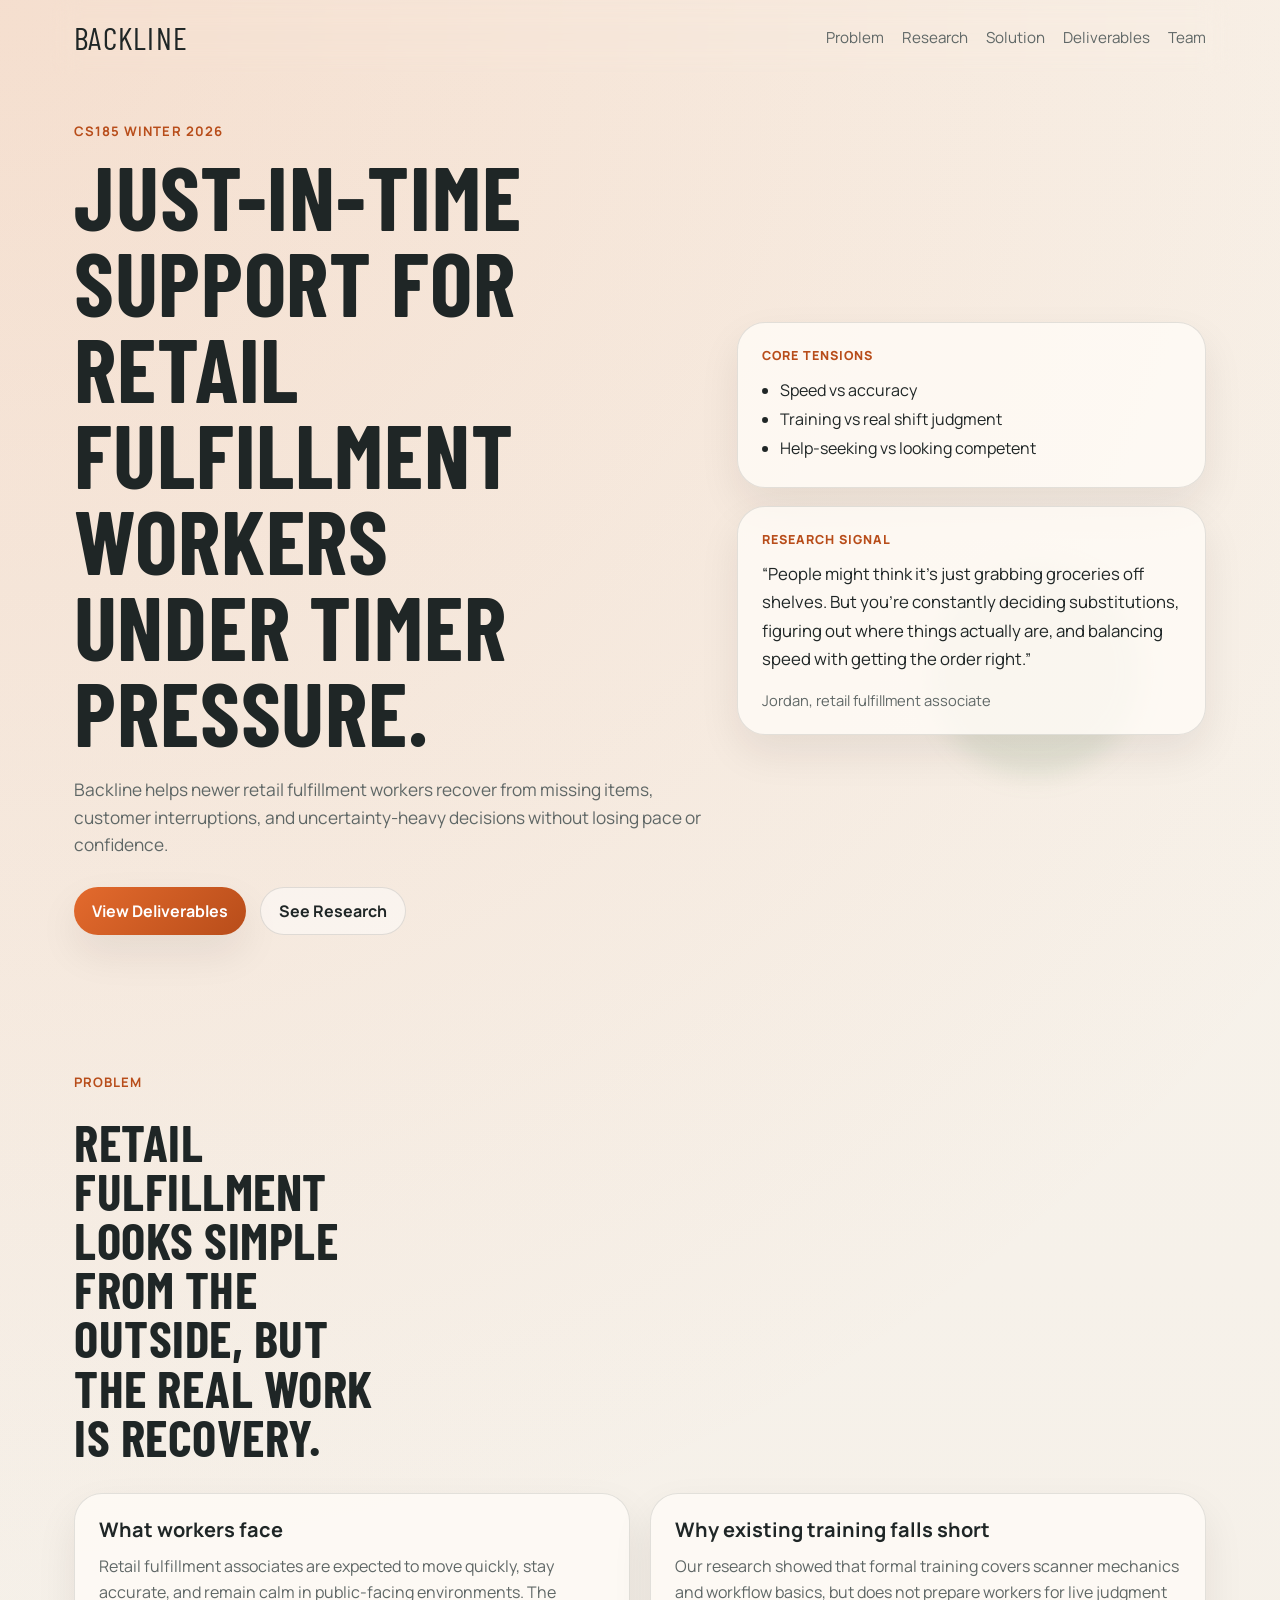
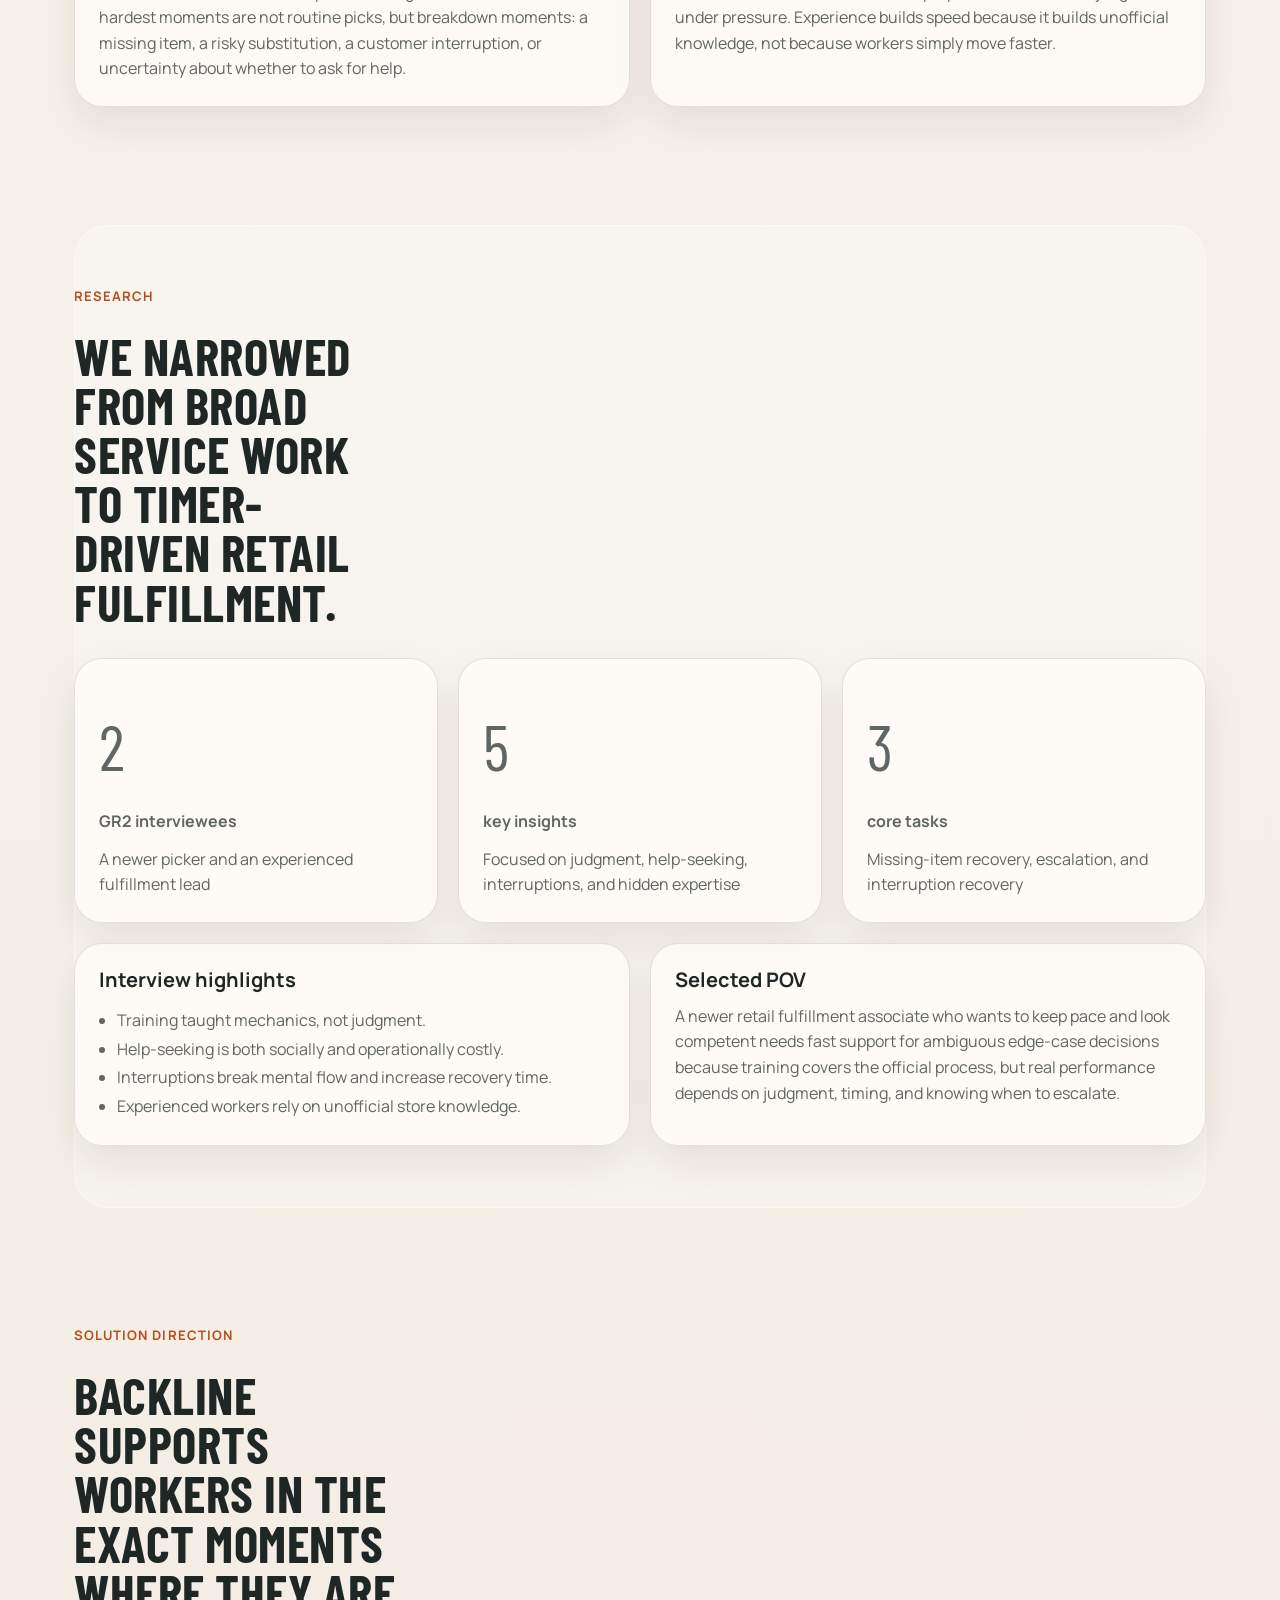
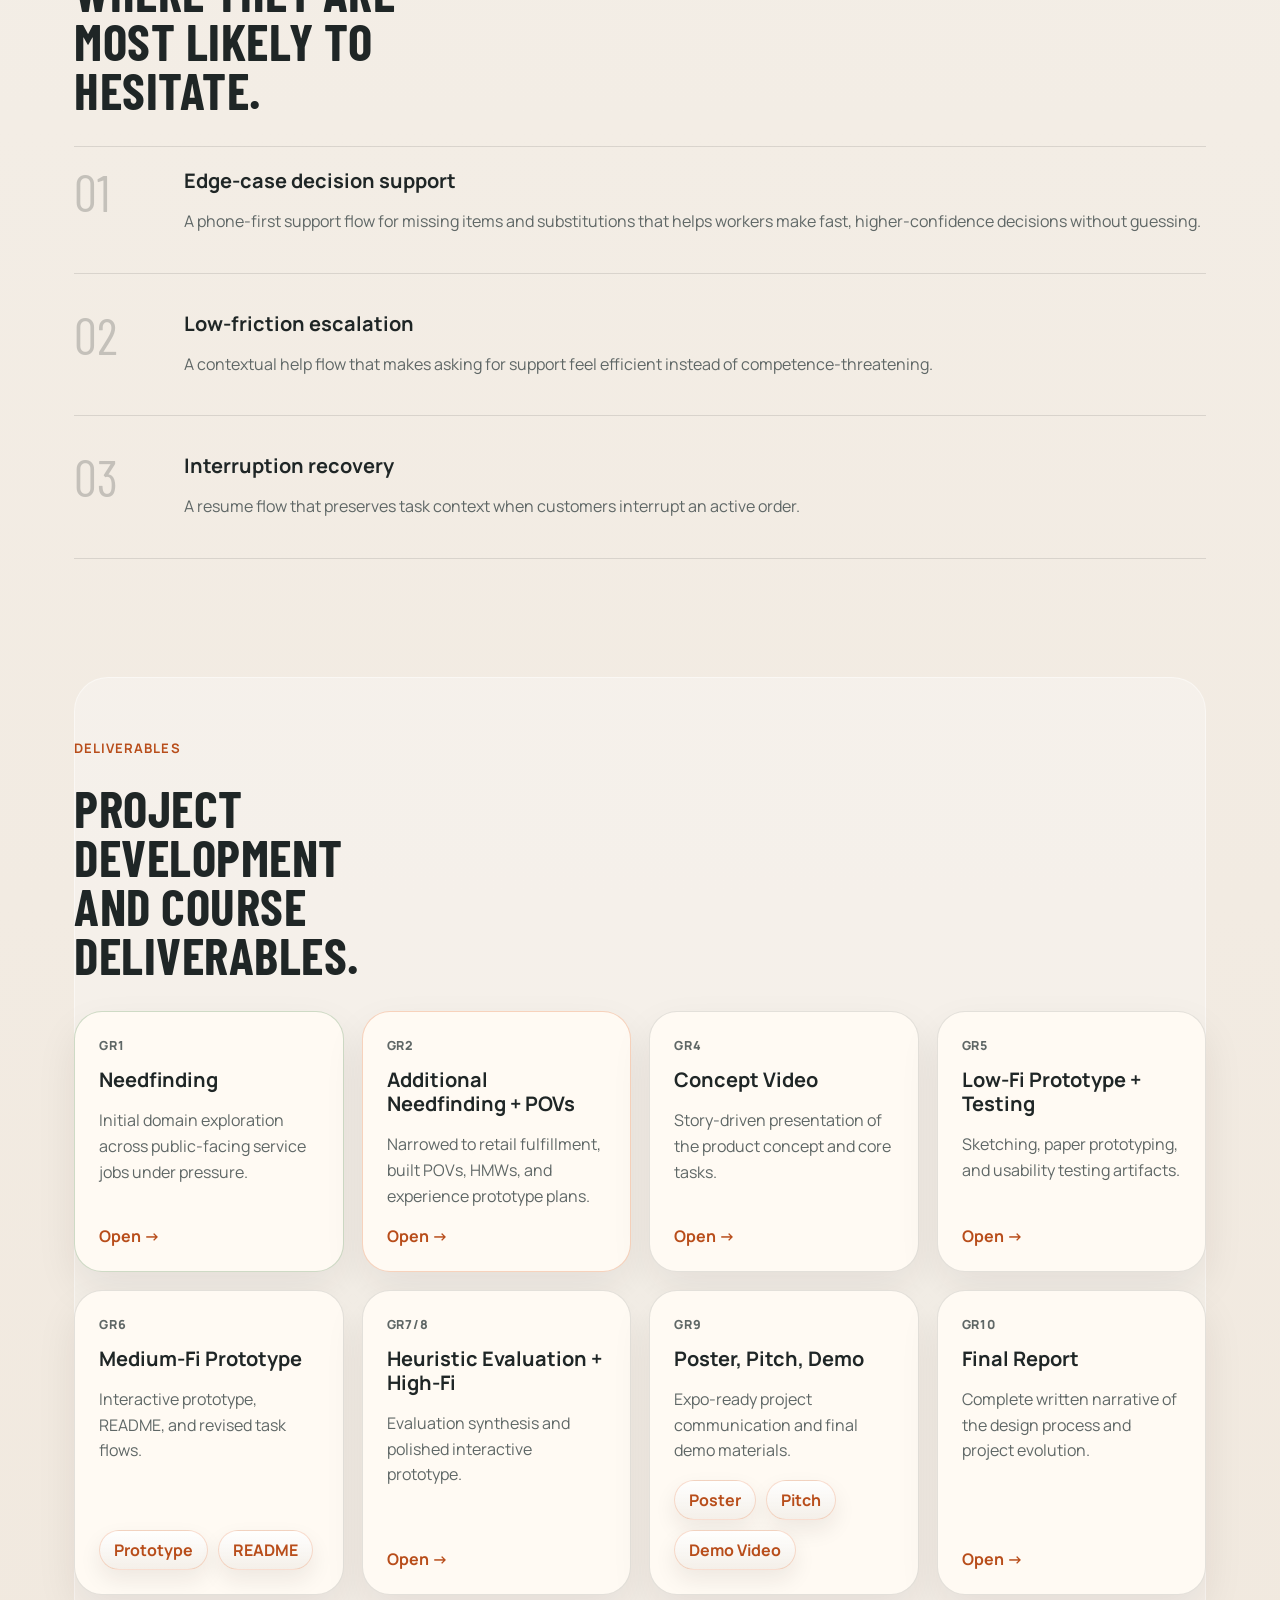
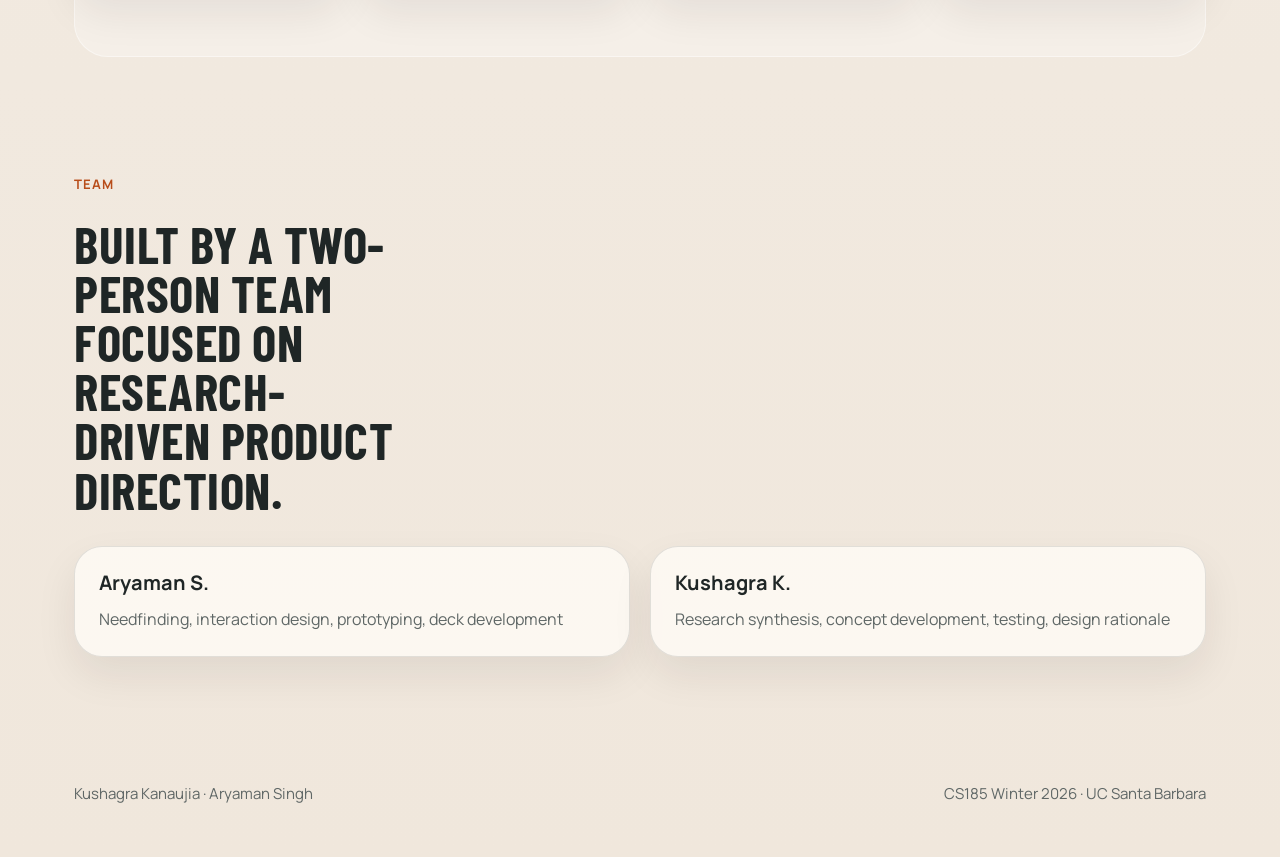
==== commit 8fedb5a1: "Add GR5 and GR6 deliverables" ====
--- a/index.html
+++ b/index.html
@@ -197,13 +197,16 @@
             <p class="deliverable-tag">GR5</p>
             <h3>Low-Fi Prototype + Testing</h3>
             <p>Sketching, paper prototyping, and usability testing artifacts.</p>
-            <a href="#" target="_blank">Open →</a>
+            <a href="gr5/" target="_blank" rel="noreferrer">Open →</a>
           </article>
           <article class="deliverable-card">
             <p class="deliverable-tag">GR6</p>
             <h3>Medium-Fi Prototype</h3>
             <p>Interactive prototype, README, and revised task flows.</p>
-            <a href="#" target="_blank">Open →</a>
+            <div class="deliverable-links">
+              <a href="gr6/" target="_blank" rel="noreferrer">Prototype</a>
+              <a href="gr6/readme.html" target="_blank" rel="noreferrer">README</a>
+            </div>
           </article>
           <article class="deliverable-card">
             <p class="deliverable-tag">GR7/8</p>
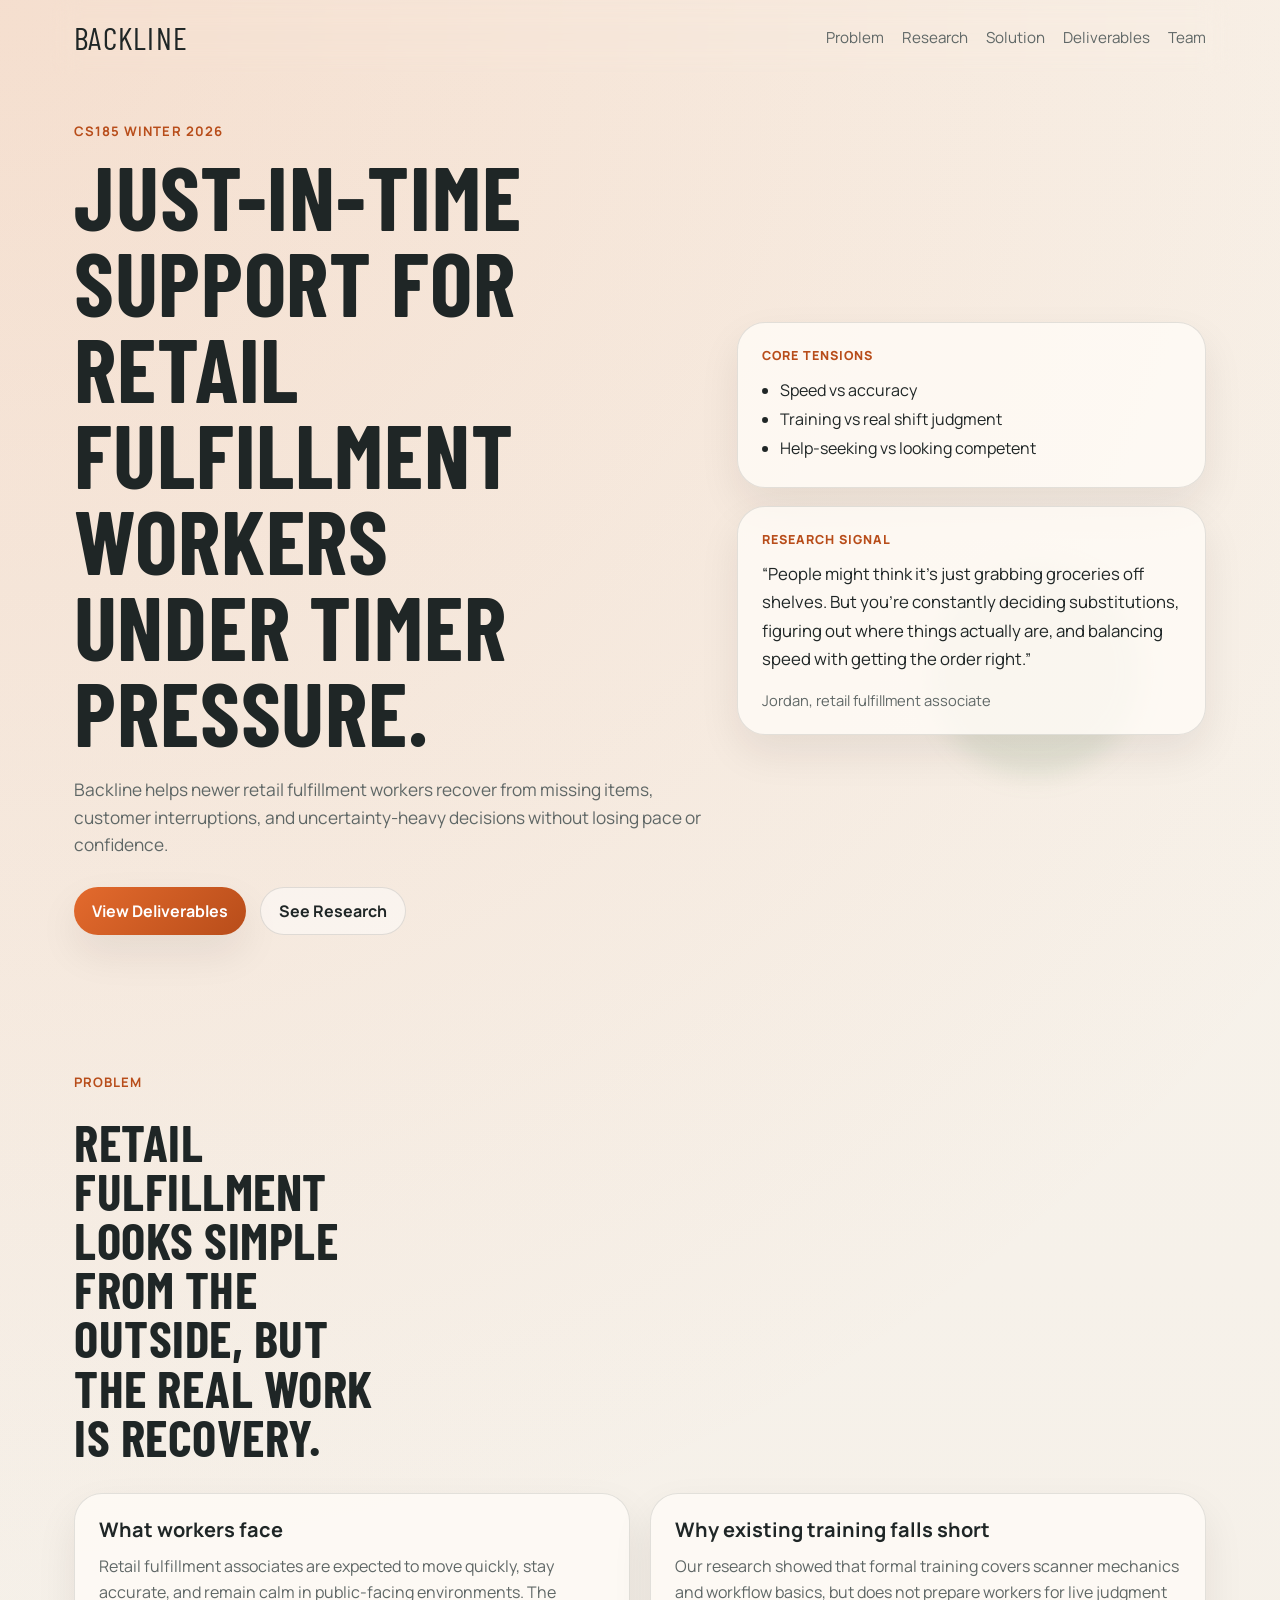
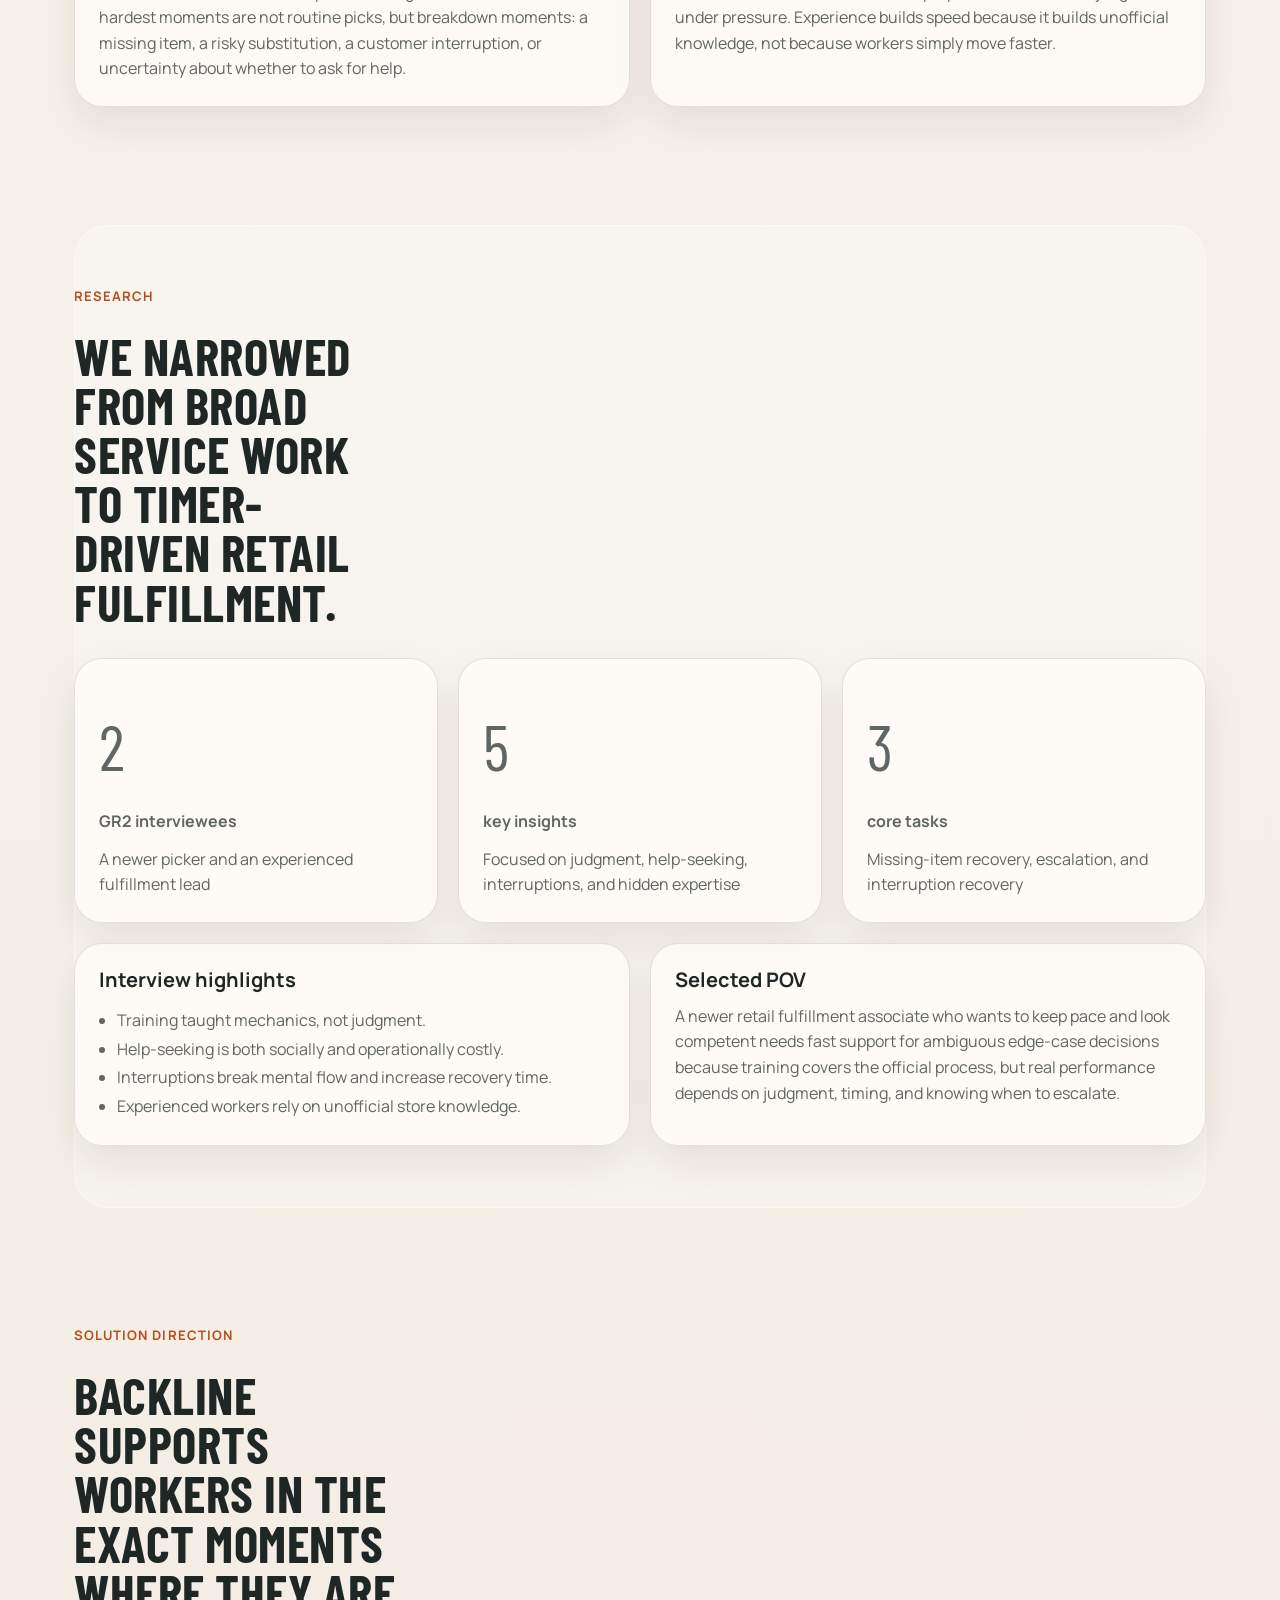
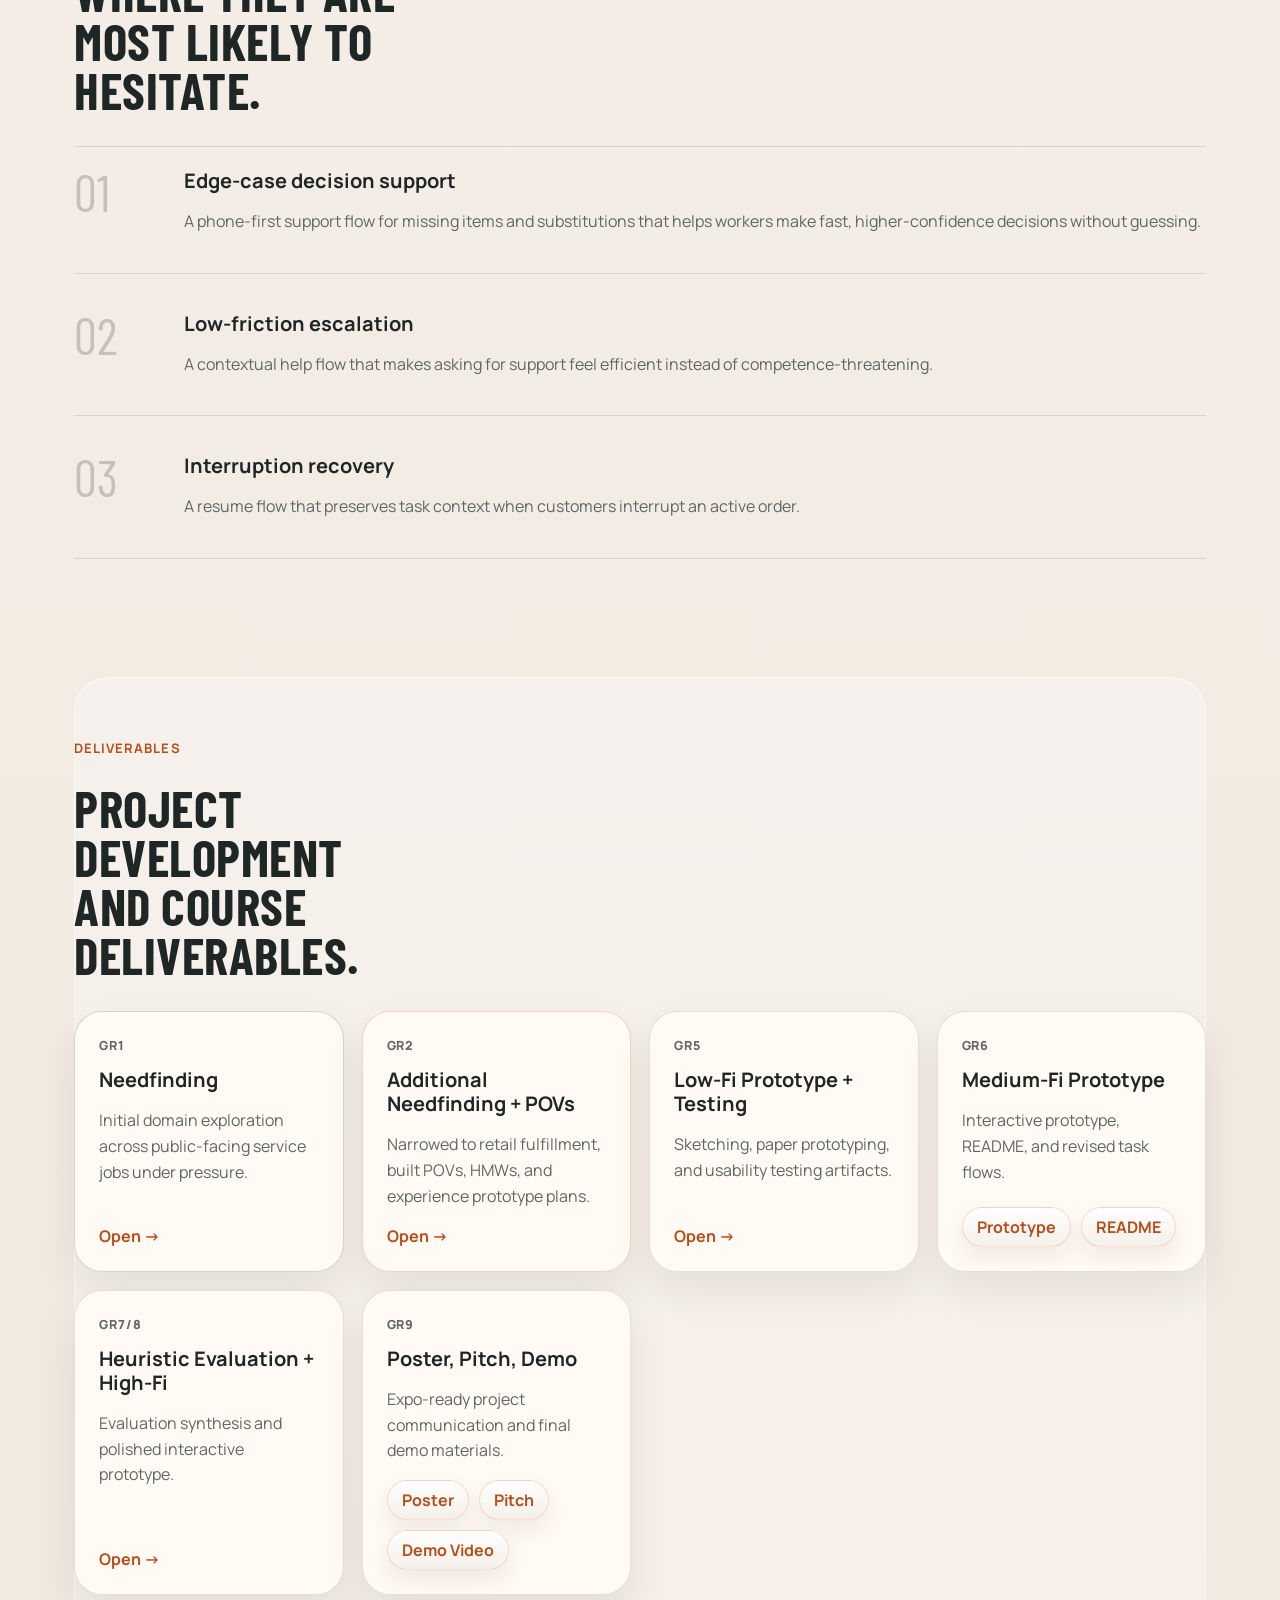
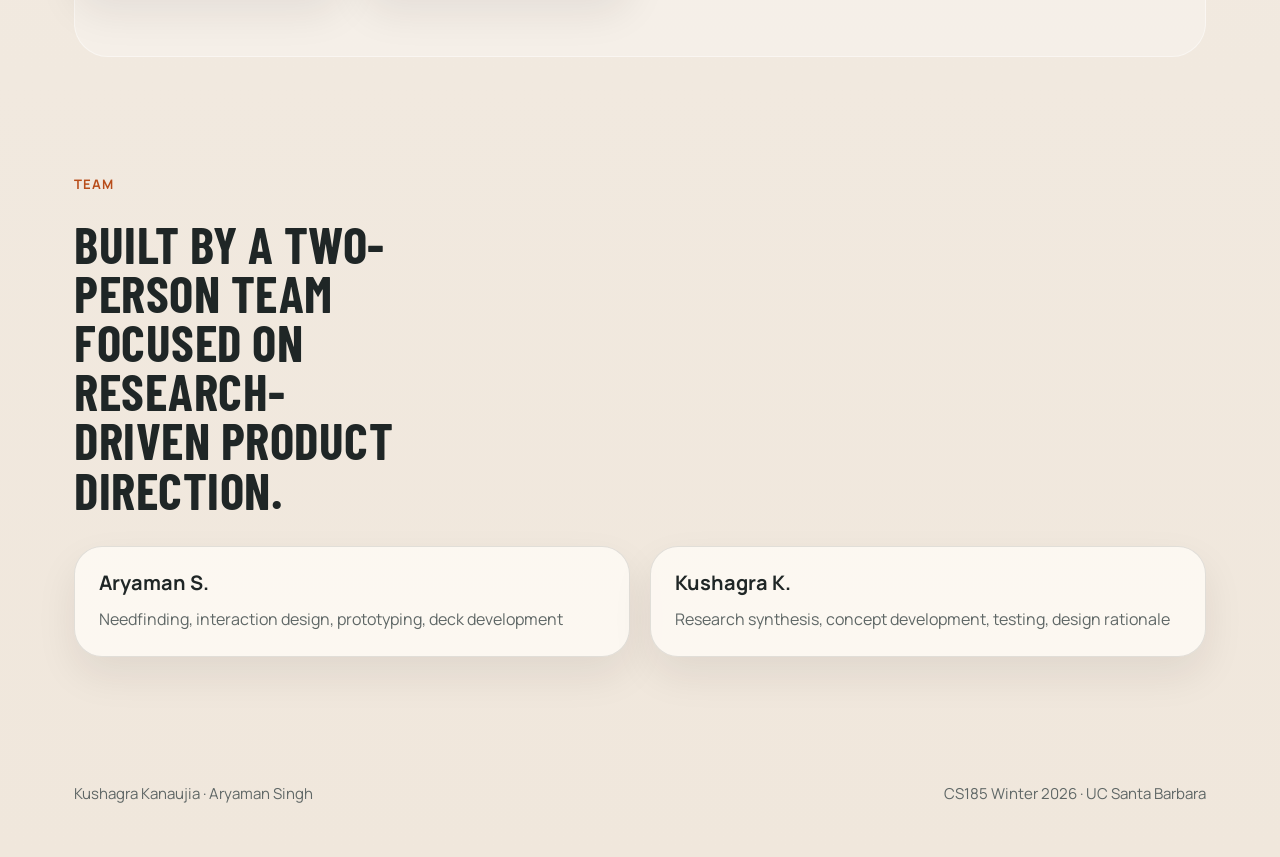
==== commit 146fe2eb: "Remove unfinished deliverable placeholders" ====
--- a/index.html
+++ b/index.html
@@ -188,12 +188,6 @@
             <a href="https://docs.google.com/presentation/d/1lz0k4fJXg-AYUaVDBvyMUaZIboHl60ILNaVhHuQqBe8/edit?slide=id.g3cf6d21f4dc_0_0#slide=id.g3cf6d21f4dc_0_0" target="_blank" rel="noreferrer">Open →</a>
           </article>
           <article class="deliverable-card">
-            <p class="deliverable-tag">GR4</p>
-            <h3>Concept Video</h3>
-            <p>Story-driven presentation of the product concept and core tasks.</p>
-            <a href="#" target="_blank">Open →</a>
-          </article>
-          <article class="deliverable-card">
             <p class="deliverable-tag">GR5</p>
             <h3>Low-Fi Prototype + Testing</h3>
             <p>Sketching, paper prototyping, and usability testing artifacts.</p>
@@ -224,12 +218,6 @@
               <a href="gr9/demo-video.mov" target="_blank" rel="noreferrer">Demo Video</a>
             </div>
           </article>
-          <article class="deliverable-card">
-            <p class="deliverable-tag">GR10</p>
-            <h3>Final Report</h3>
-            <p>Complete written narrative of the design process and project evolution.</p>
-            <a href="#" target="_blank">Open →</a>
-          </article>
         </div>
       </section>
 
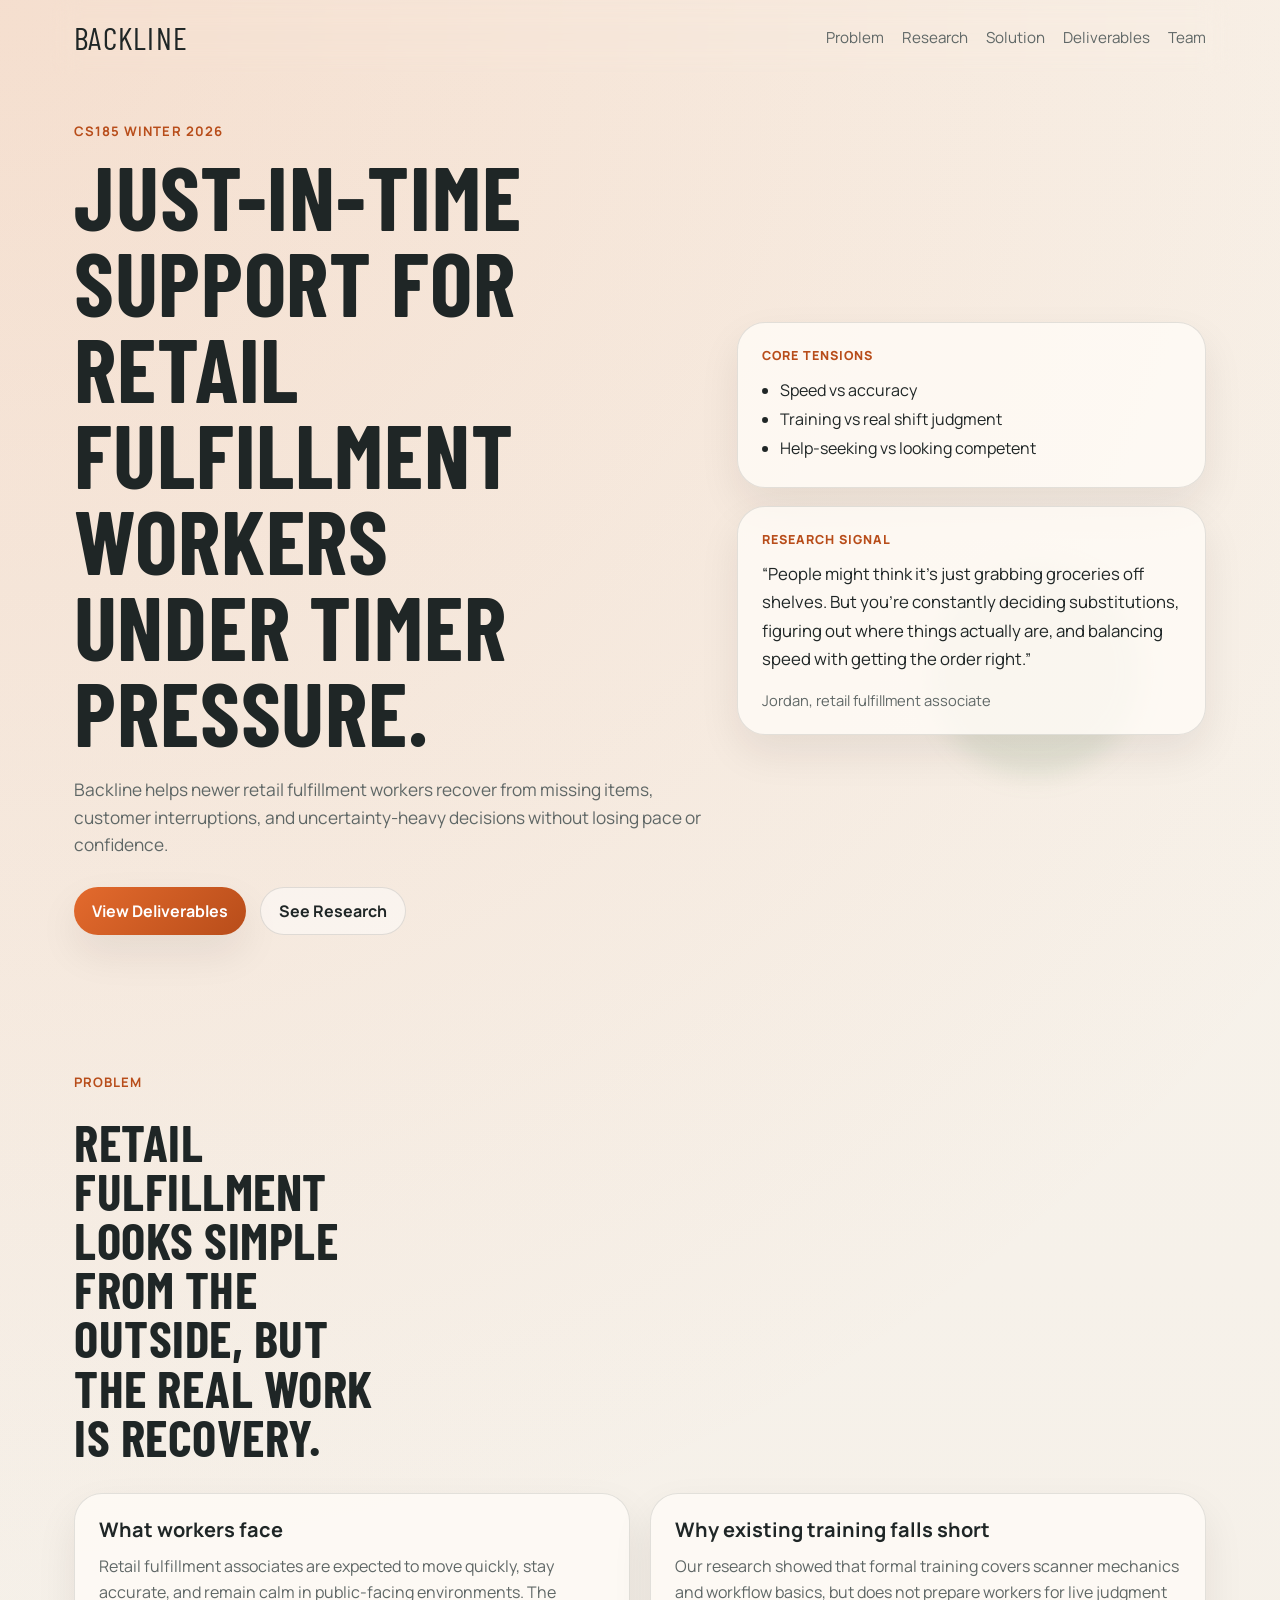
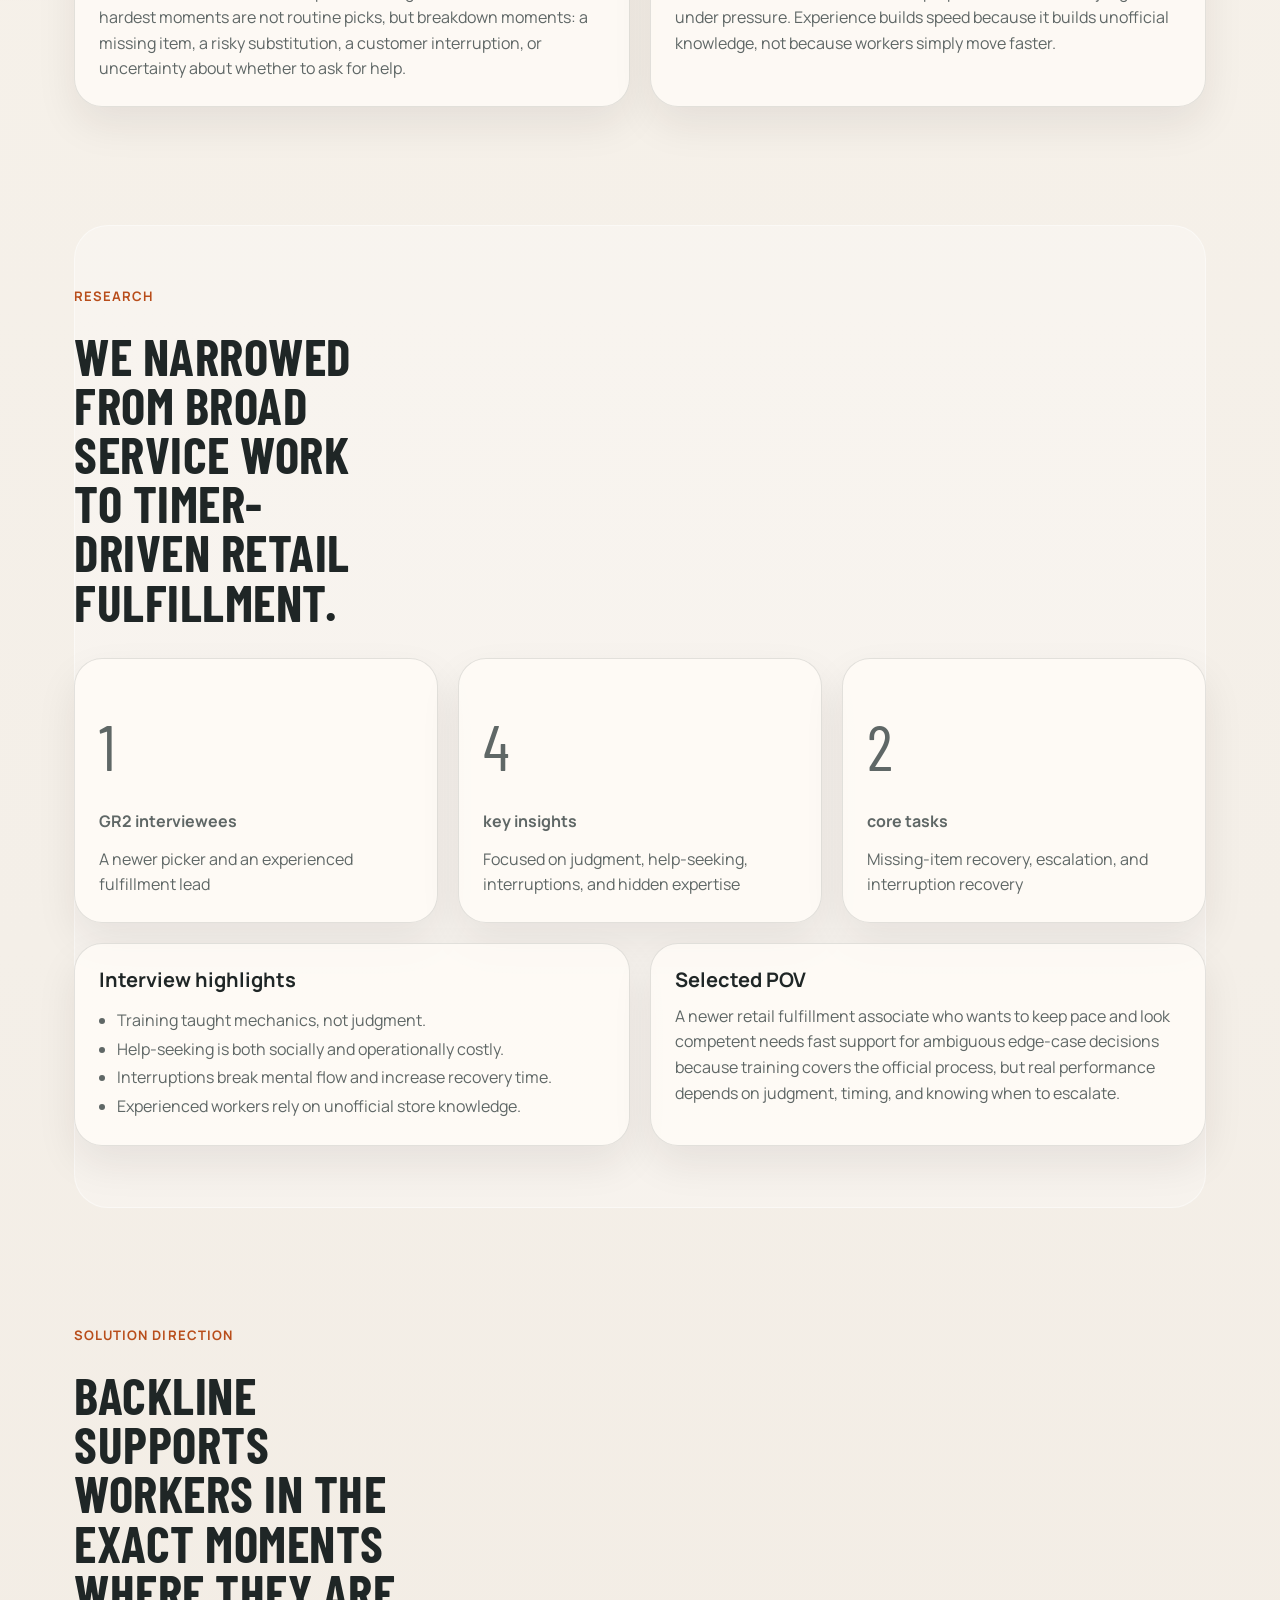
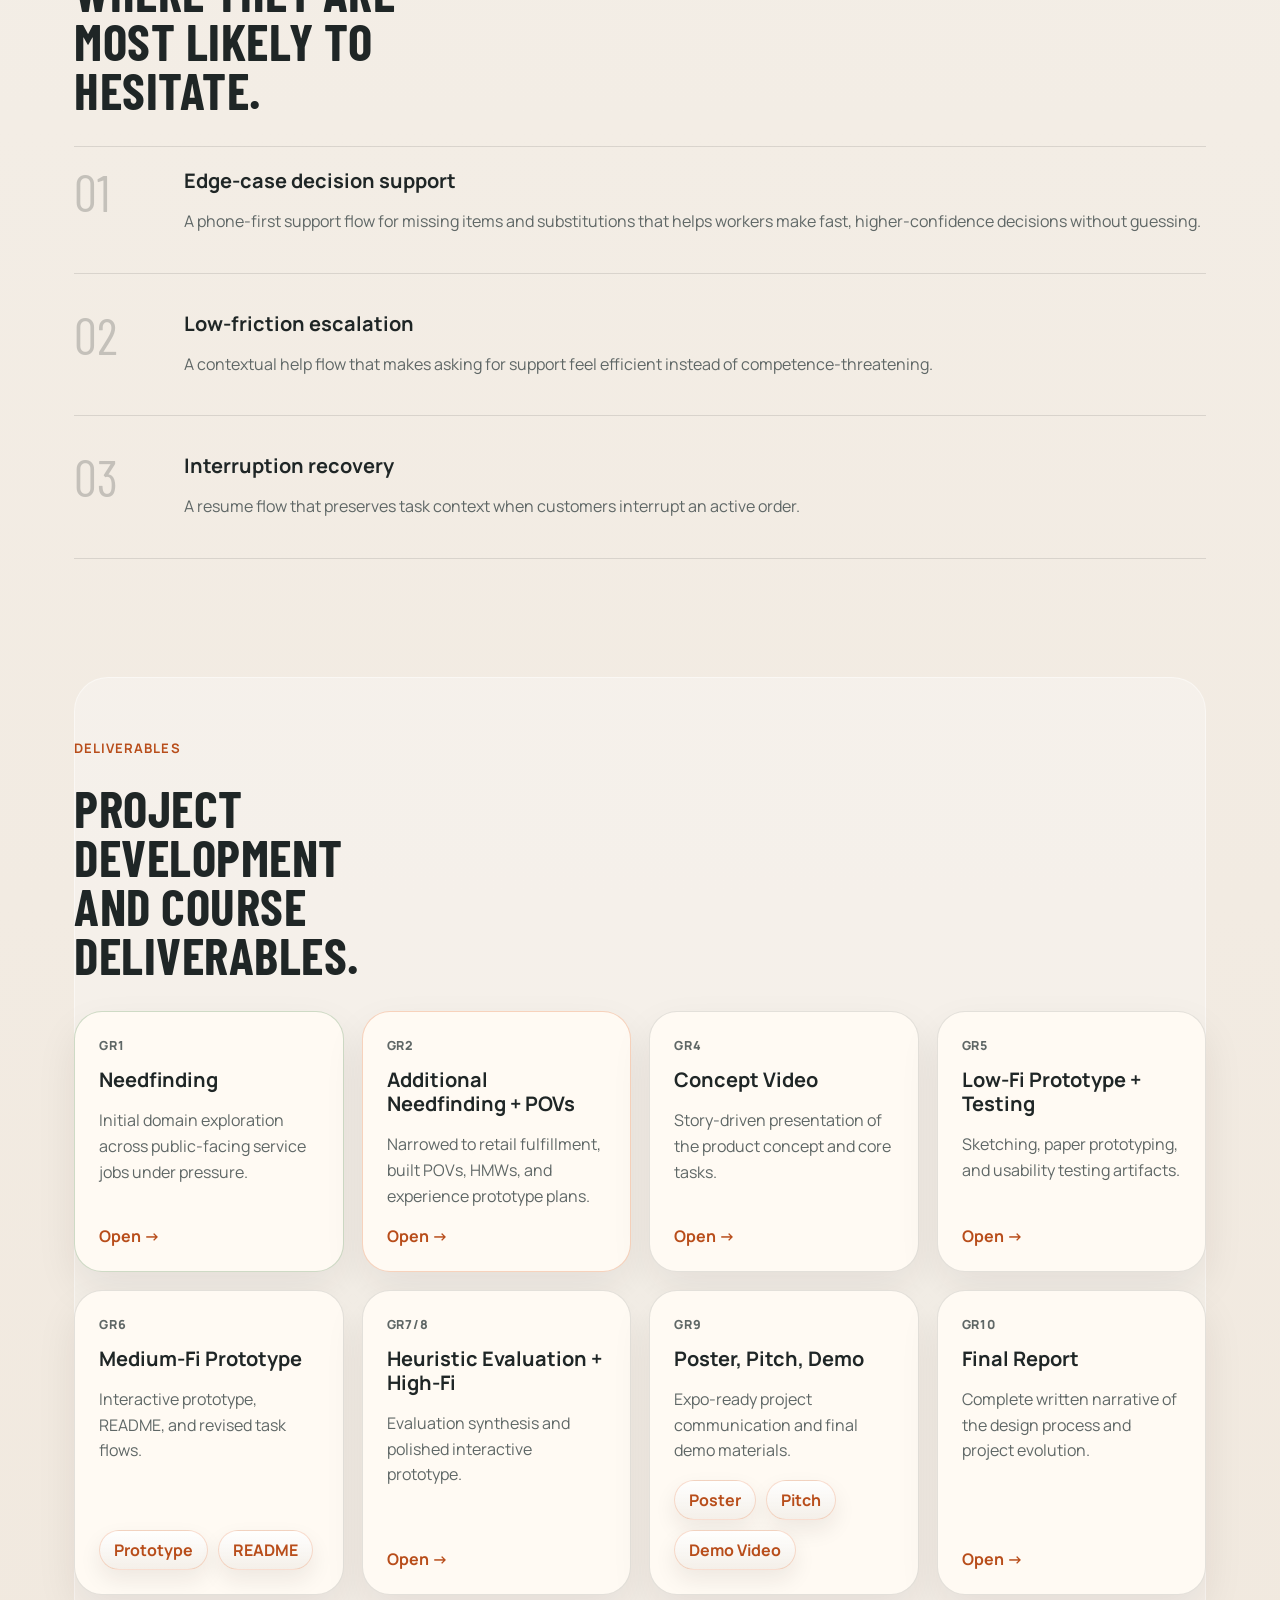
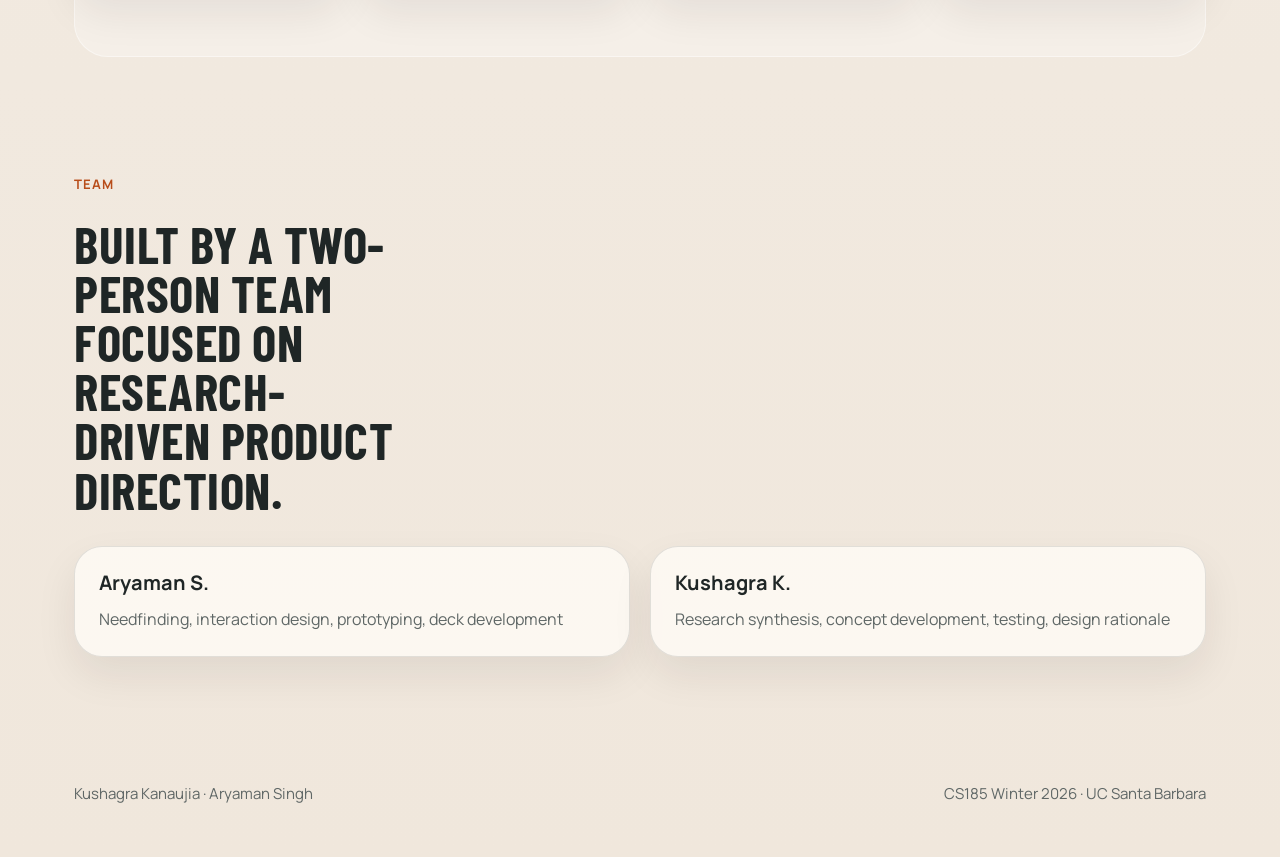
==== commit 79875c95: "Restore empty GR4 and GR10 cards" ====
--- a/index.html
+++ b/index.html
@@ -188,6 +188,12 @@
             <a href="https://docs.google.com/presentation/d/1lz0k4fJXg-AYUaVDBvyMUaZIboHl60ILNaVhHuQqBe8/edit?slide=id.g3cf6d21f4dc_0_0#slide=id.g3cf6d21f4dc_0_0" target="_blank" rel="noreferrer">Open →</a>
           </article>
           <article class="deliverable-card">
+            <p class="deliverable-tag">GR4</p>
+            <h3>Concept Video</h3>
+            <p>Story-driven presentation of the product concept and core tasks.</p>
+            <a href="#" target="_blank">Open →</a>
+          </article>
+          <article class="deliverable-card">
             <p class="deliverable-tag">GR5</p>
             <h3>Low-Fi Prototype + Testing</h3>
             <p>Sketching, paper prototyping, and usability testing artifacts.</p>
@@ -218,6 +224,12 @@
               <a href="gr9/demo-video.mov" target="_blank" rel="noreferrer">Demo Video</a>
             </div>
           </article>
+          <article class="deliverable-card">
+            <p class="deliverable-tag">GR10</p>
+            <h3>Final Report</h3>
+            <p>Complete written narrative of the design process and project evolution.</p>
+            <a href="#" target="_blank">Open →</a>
+          </article>
         </div>
       </section>
 
